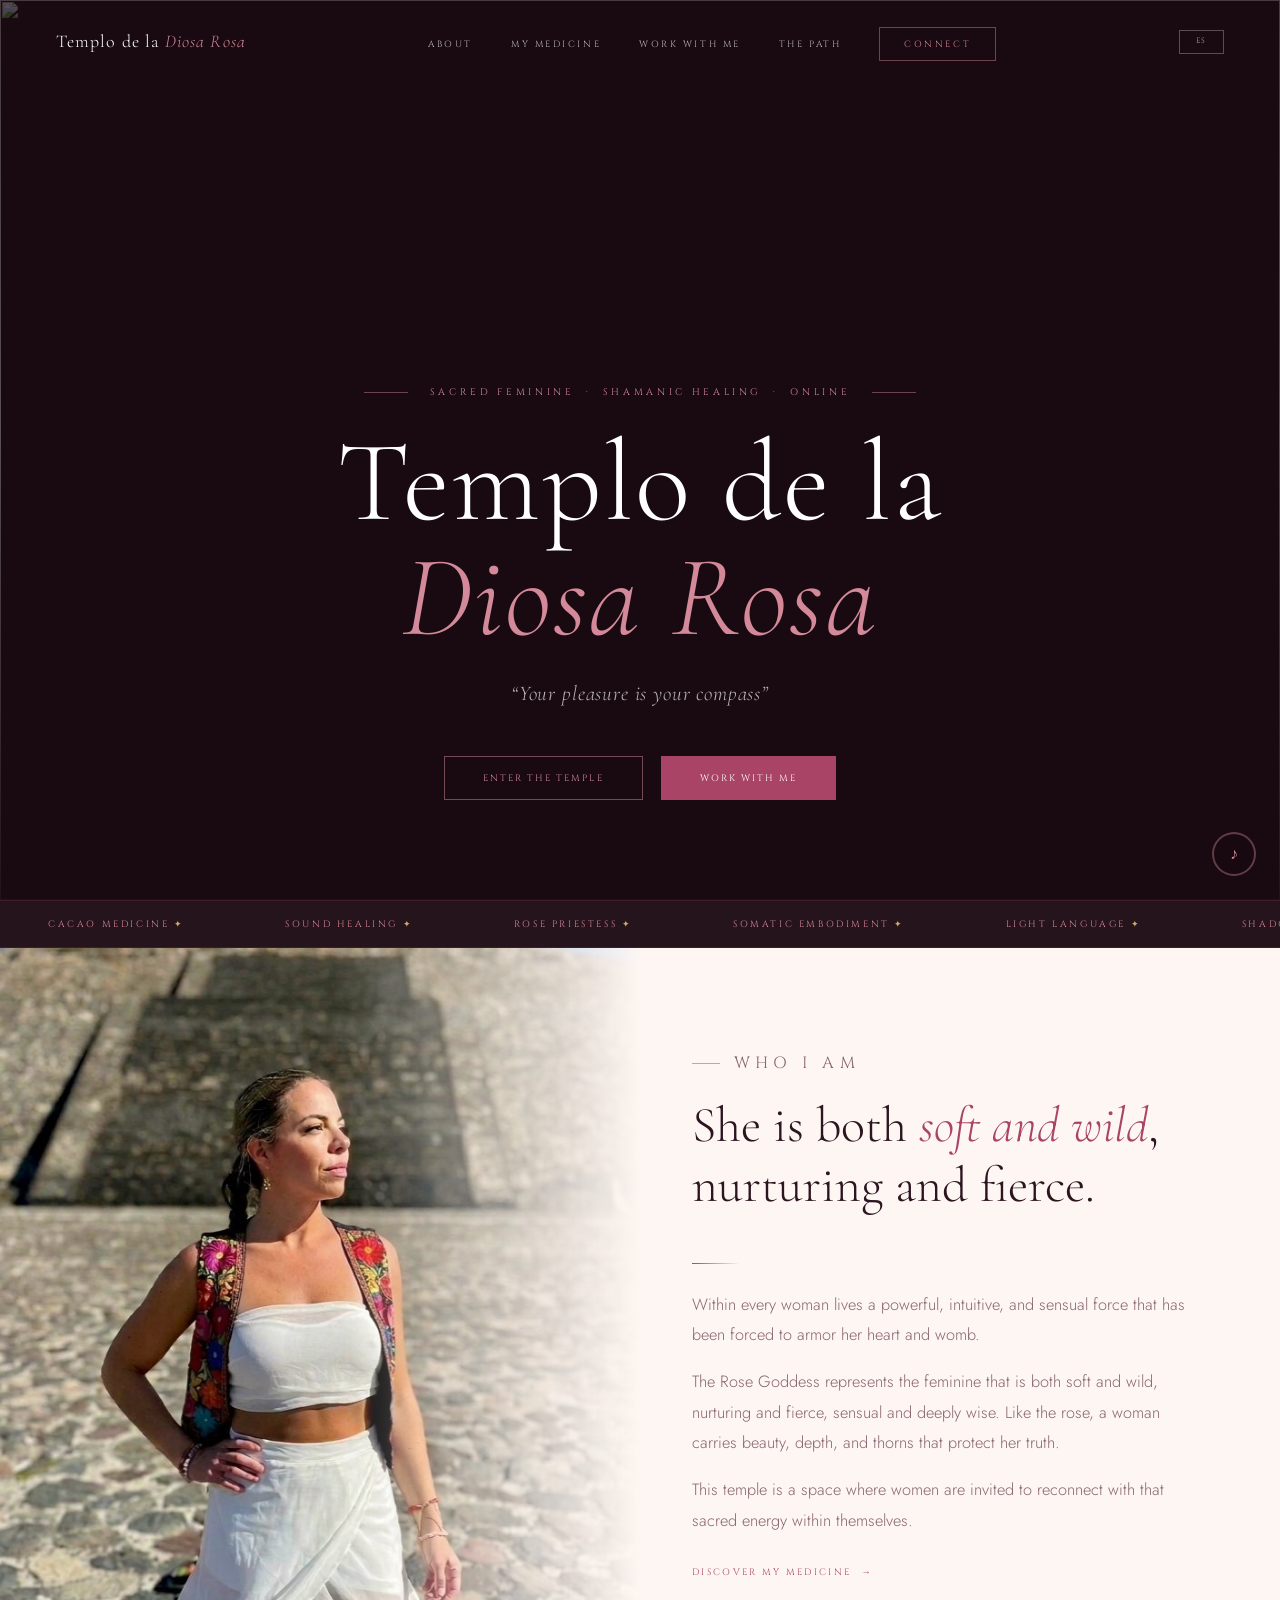
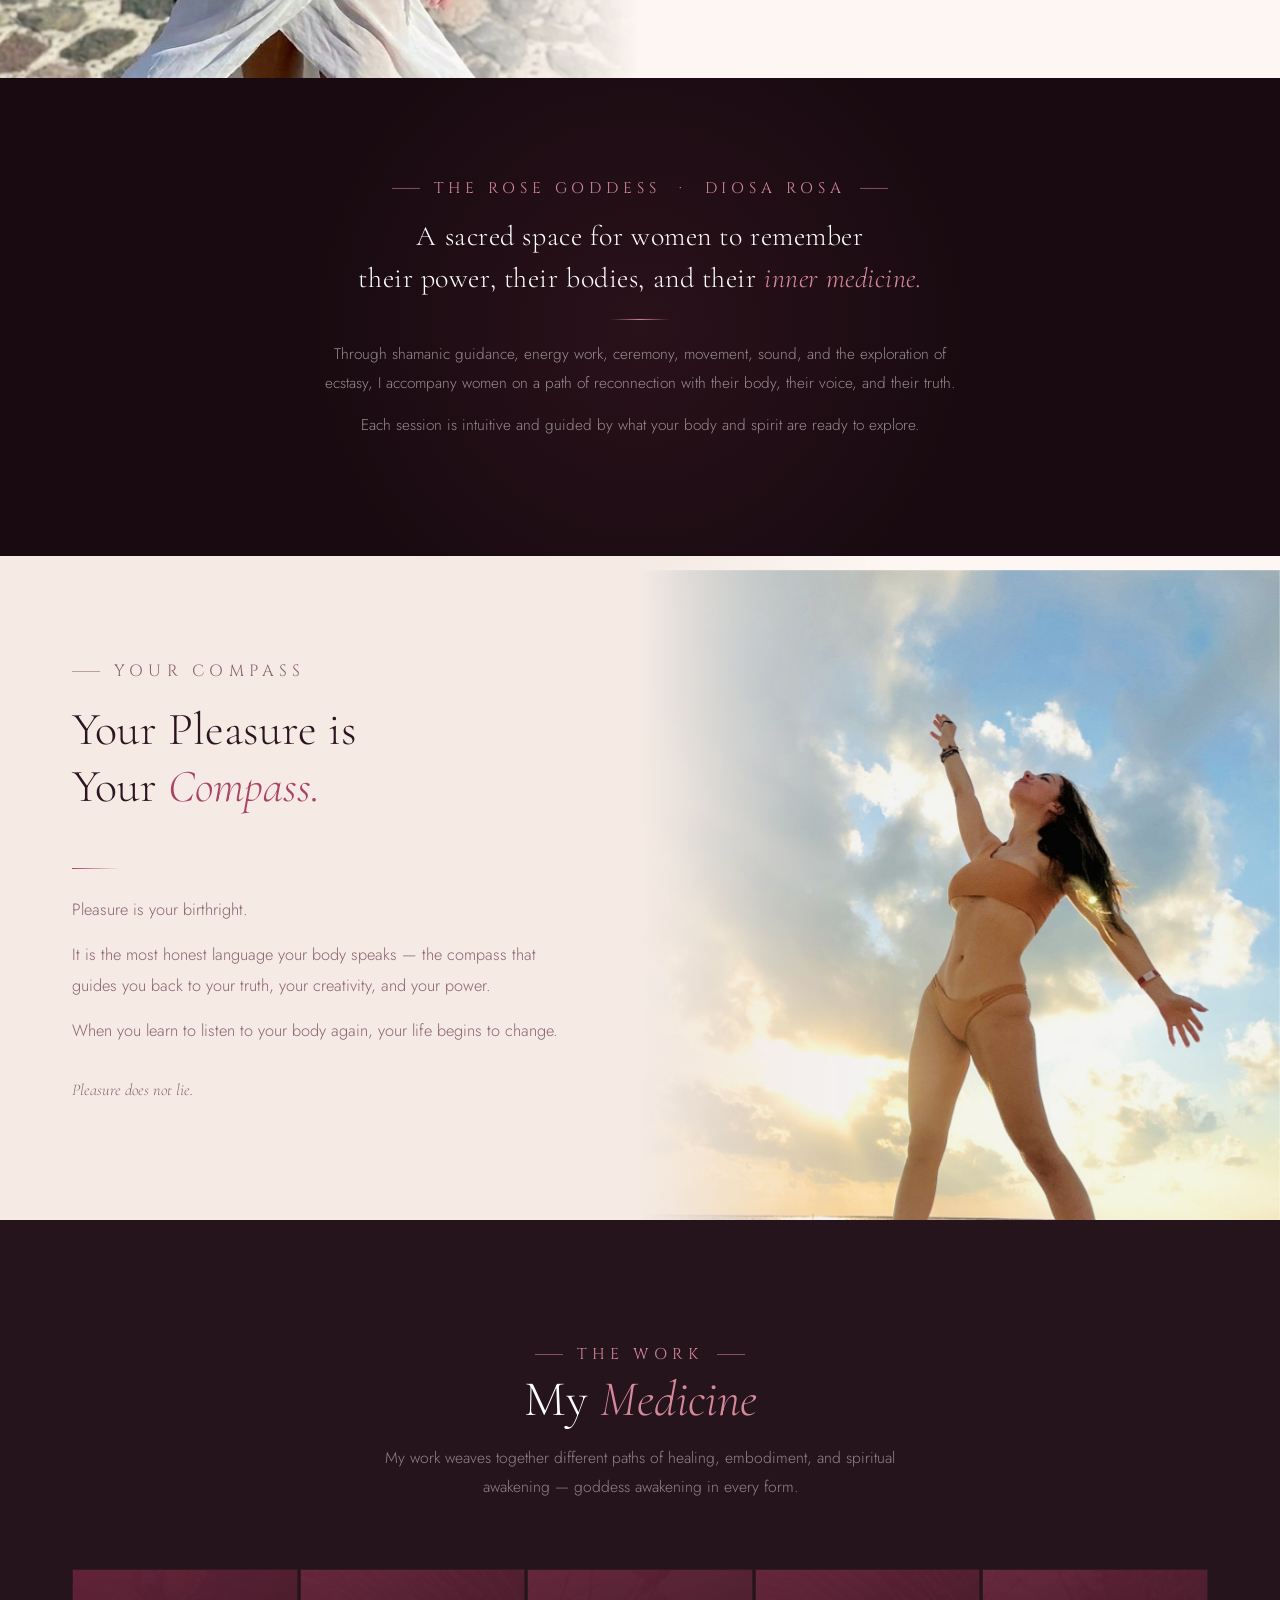
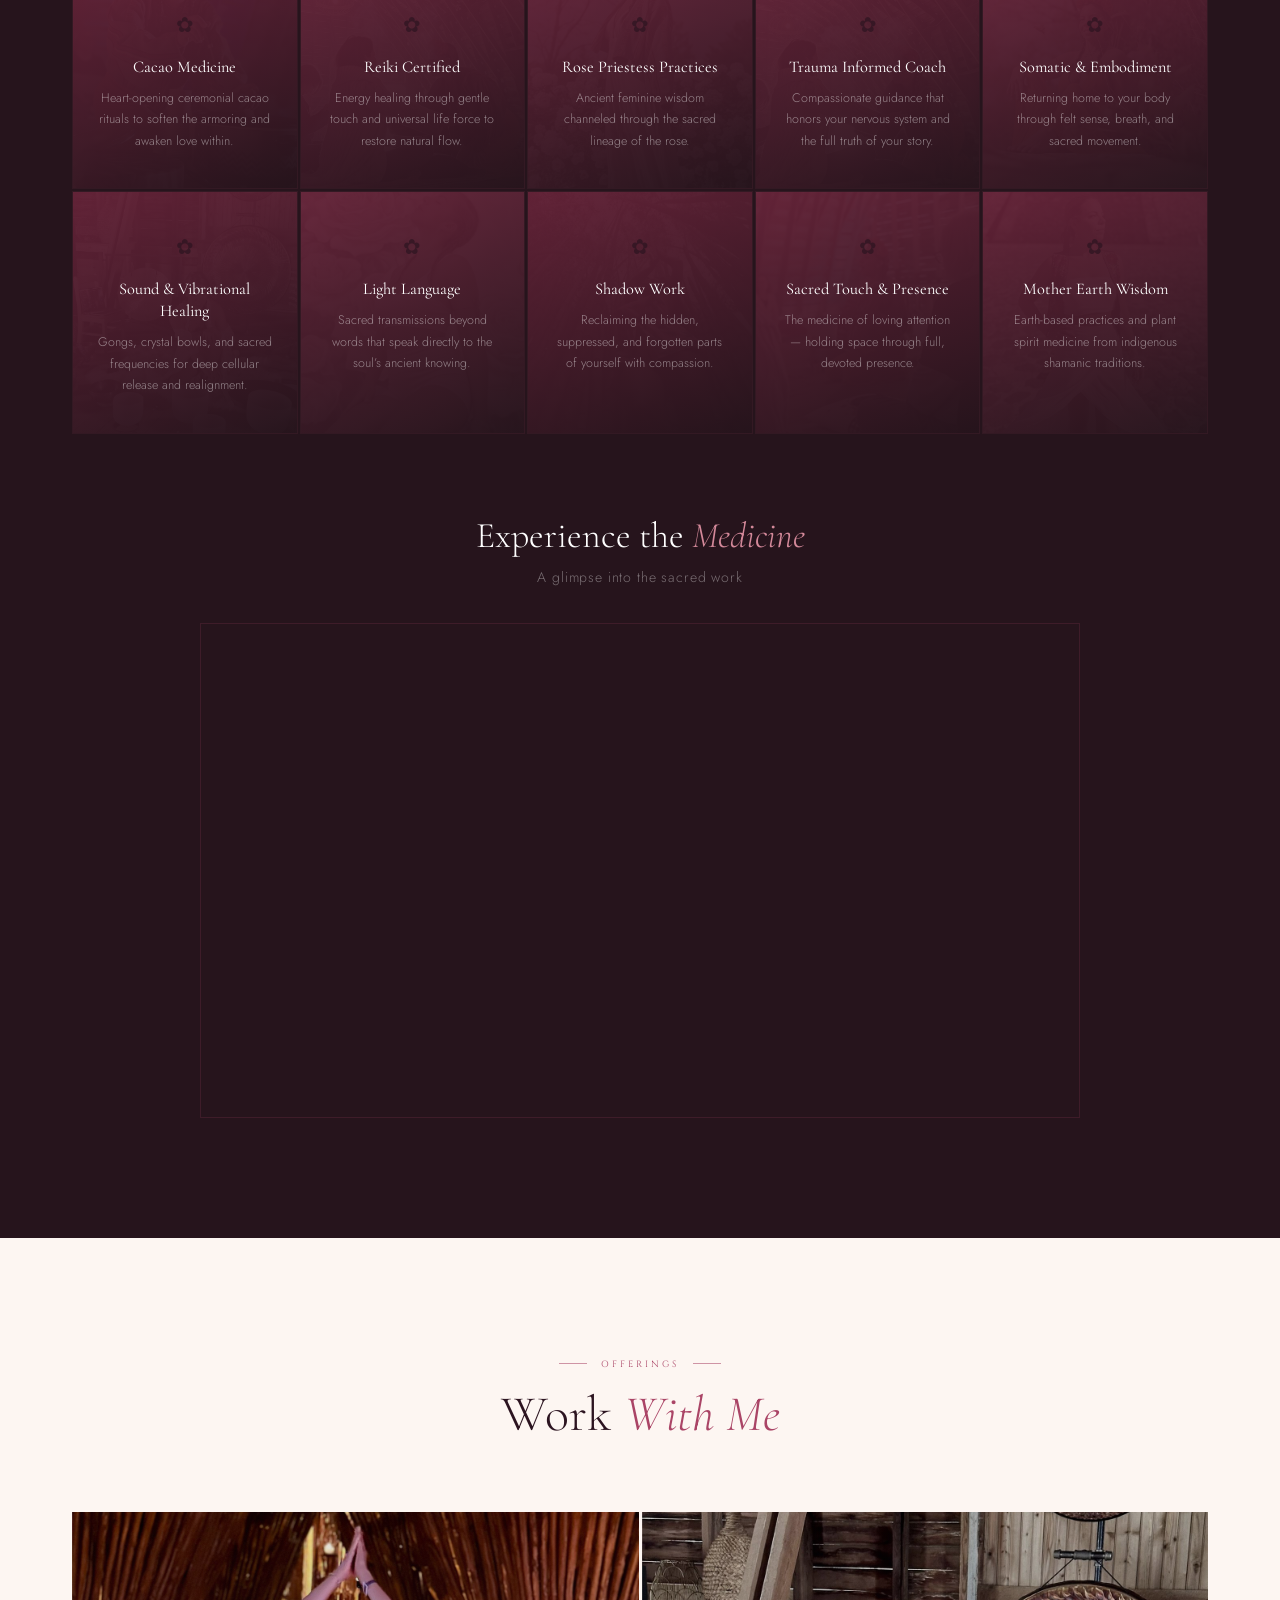
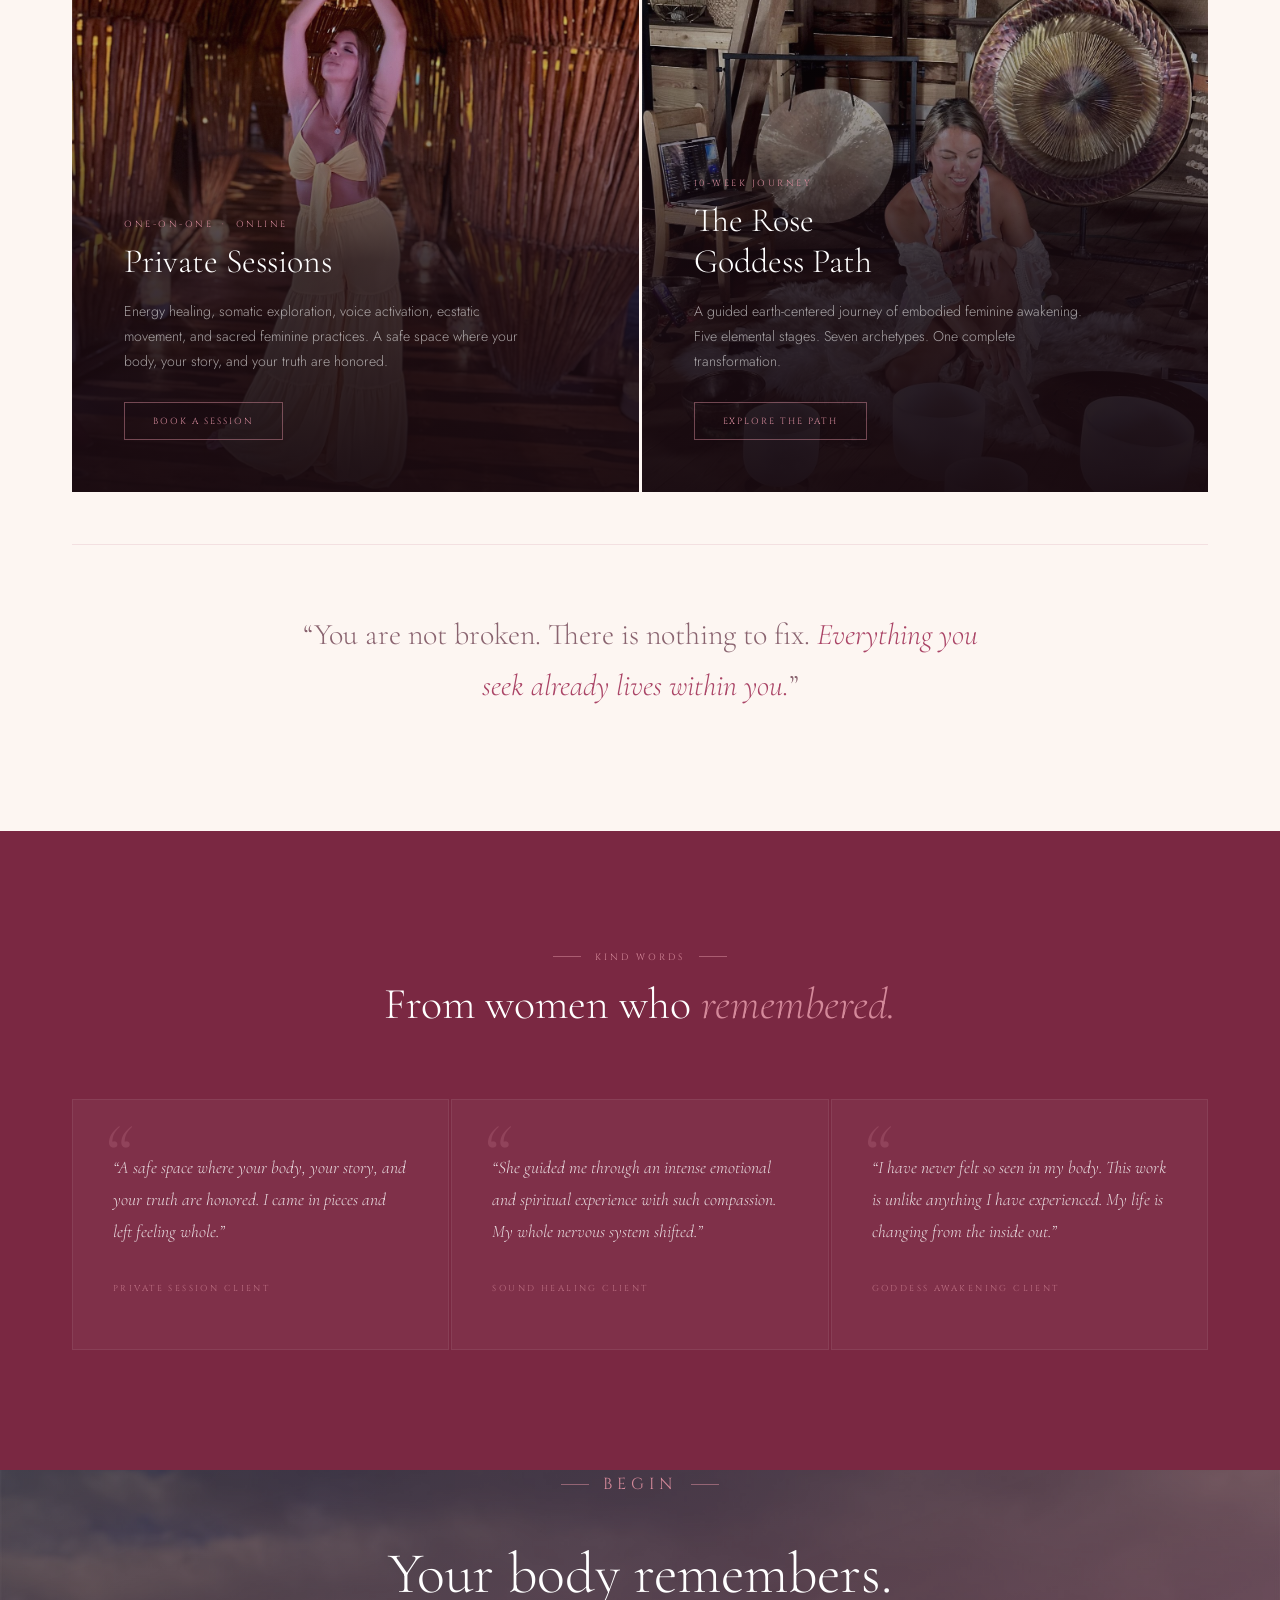
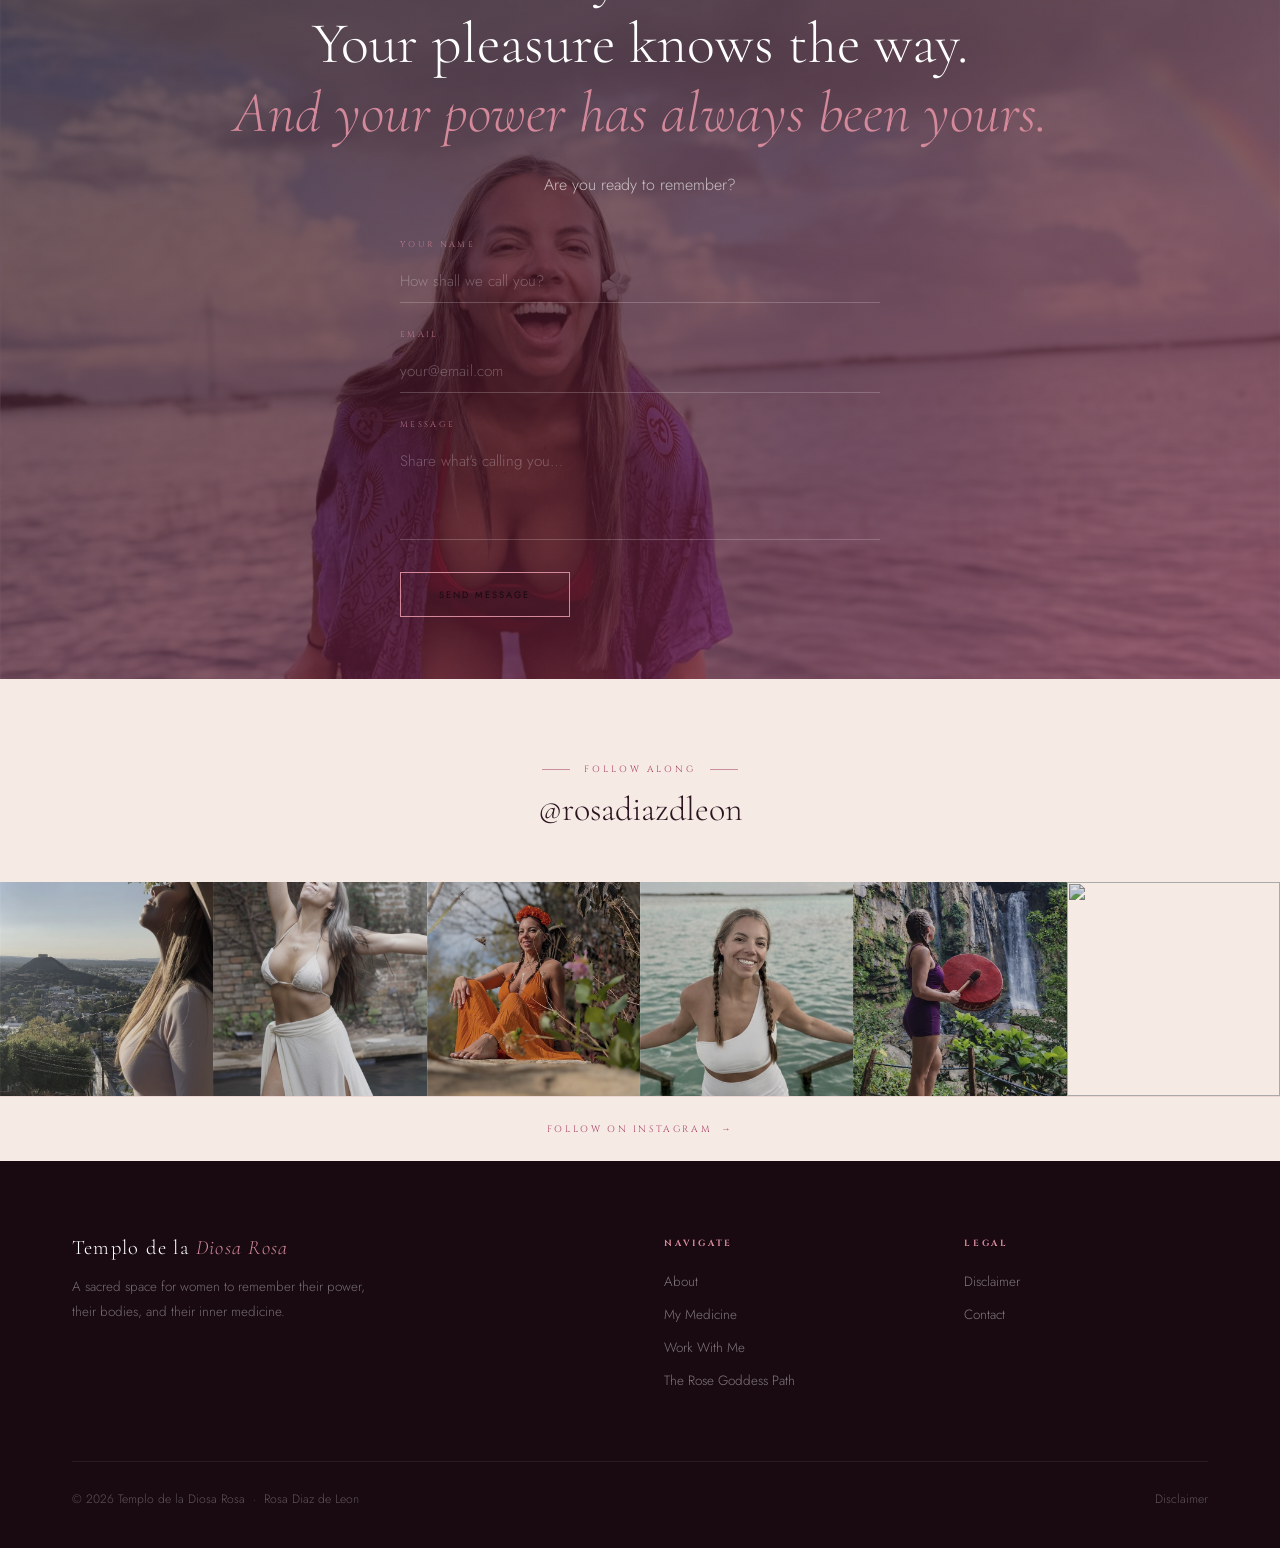
==== index.html @ 8d83e882 "Lightbox retriggers on language switch; update track label copy in both languages" ====
<!DOCTYPE html>
<html lang="en">
<head>
<meta charset="UTF-8">
<meta name="viewport" content="width=device-width, initial-scale=1.0">
<title>Templo de la Diosa Rosa — Sacred Feminine Healing</title>
<meta name="description" content="A sacred space for women to remember their power, their bodies, and their inner medicine. Shamanic healing with Rosa Diaz de Leon.">
<meta property="og:site_name" content="Templo de la Diosa Rosa">
<meta property="og:title" content="Templo de la Diosa Rosa — Sacred Feminine Healing">
<meta property="og:description" content="A sacred space for women to remember their power, their bodies, and their inner medicine. Shamanic healing with Rosa Diaz de Leon.">
<meta property="og:image" content="https://www.rosadiosa.com/rosa-social-share-image.jpg">
<meta property="og:url" content="https://www.rosadiosa.com">
<meta property="og:type" content="website">
<meta name="twitter:card" content="summary_large_image">
<meta name="twitter:image" content="https://www.rosadiosa.com/rosa-social-share-image.jpg">
<link rel="icon" type="image/png" href="favicon.png">
<link href="https://fonts.googleapis.com/css2?family=Cormorant+Garamond:ital,wght@0,300;0,400;1,300;1,400;1,500&family=Cinzel:wght@400;500&family=Jost:wght@200;300;400&display=swap" rel="stylesheet">
<style>
:root{
  --cream:#FDF6F2;--parch:#F5EAE4;--blush:#EDD0D6;
  --rose-pale:#D4899A;--rose:#AA4466;--rose-deep:#7A2842;
  --dark:#180A10;--bark:#26141C;--gold:#C9A96E;
  --text:#2C1420;--muted:#8A6470;--border:rgba(170,68,102,.12);
}
*,*::before,*::after{box-sizing:border-box;margin:0;padding:0;}
html{scroll-behavior:smooth;}
body{font-family:'Jost',sans-serif;font-weight:300;background:var(--cream);color:var(--text);overflow-x:hidden;}
img{display:block;max-width:100%;}
a{text-decoration:none;color:inherit;}
ul{list-style:none;}
h1,h2,h3{font-family:'Cormorant Garamond',serif;font-weight:300;}

/* REVEAL */
.rv  {opacity:0;transform:translateY(30px);transition:opacity .9s cubic-bezier(.16,1,.3,1),transform .9s cubic-bezier(.16,1,.3,1);}
.rv-l{opacity:0;transform:translateX(-30px);transition:opacity .9s cubic-bezier(.16,1,.3,1),transform .9s cubic-bezier(.16,1,.3,1);}
.rv-r{opacity:0;transform:translateX(30px);transition:opacity .9s cubic-bezier(.16,1,.3,1),transform .9s cubic-bezier(.16,1,.3,1);}
.rv.vis,.rv-l.vis,.rv-r.vis{opacity:1;transform:translate(0);}

/* NAV */
#nav{position:fixed;top:0;left:0;right:0;z-index:100;display:flex;align-items:center;justify-content:space-between;padding:30px 56px;transition:background .45s,padding .45s,box-shadow .45s;}
#nav.scrolled{background:rgba(24,10,16,.93);backdrop-filter:blur(14px);-webkit-backdrop-filter:blur(14px);padding:18px 56px;box-shadow:0 1px 0 rgba(170,68,102,.18);}
.nav-logo{font-family:'Cormorant Garamond',serif;font-size:1.12rem;font-weight:300;color:#fff;letter-spacing:.06em;line-height:1.1;}
.nav-logo em{font-style:italic;color:var(--rose-pale);}
.nav-links{display:flex;gap:38px;align-items:center;}
.nav-links a{font-family:'Cinzel',serif;font-size:.57rem;letter-spacing:.28em;text-transform:uppercase;color:rgba(255,255,255,.7);transition:color .3s;}
.nav-links a:hover{color:var(--rose-pale);}
.nav-cta{color:var(--rose-pale) !important;border:1px solid rgba(212,137,154,.45);padding:10px 24px;transition:all .35s;}
.nav-cta:hover{background:var(--rose-pale);color:var(--dark) !important;}
.burger{display:none;flex-direction:column;gap:5px;cursor:pointer;padding:4px;z-index:102;}
.burger span{display:block;width:26px;height:1px;background:#fff;transition:all .3s;}
.burger.open span:nth-child(1){transform:translateY(6px) rotate(45deg);}
.burger.open span:nth-child(2){opacity:0;}
.burger.open span:nth-child(3){transform:translateY(-6px) rotate(-45deg);}

/* HERO */
.hero{position:relative;height:100vh;min-height:660px;display:flex;align-items:flex-end;overflow:hidden;background:var(--dark);}
.hero-fallback{position:absolute;inset:0;width:100%;height:100%;object-fit:cover;opacity:.52;z-index:0;transition:opacity .6s;}
.hero-fallback.hidden{opacity:0;pointer-events:none;}
.hero-vid{position:absolute;inset:0;width:100%;height:100%;object-fit:cover;opacity:.52;z-index:1;}
.hero-overlay{position:absolute;inset:0;background:linear-gradient(to top,rgba(24,10,16,.9) 0%,rgba(24,10,16,.25) 52%,rgba(24,10,16,.48) 100%);}
.hero-content{position:relative;z-index:2;width:100%;padding:0 72px 100px;text-align:center;}
.hero-eyebrow{font-family:'Cinzel',serif;font-size:.6rem;letter-spacing:.38em;text-transform:uppercase;color:var(--rose-pale);opacity:.82;margin-bottom:26px;display:flex;align-items:center;justify-content:center;gap:22px;}
.hero-line{width:44px;height:1px;background:var(--rose-pale);opacity:.45;}
.hero h1{font-family:'Cormorant Garamond',serif;font-weight:300;font-size:clamp(58px,9vw,118px);line-height:1.0;color:#fff;letter-spacing:.02em;margin-bottom:26px;}
.hero h1 em{display:block;font-style:italic;color:var(--rose-pale);}
.hero-sub{font-family:'Cormorant Garamond',serif;font-style:italic;font-size:clamp(15px,2.2vw,21px);color:rgba(255,255,255,.7);margin-bottom:50px;letter-spacing:.04em;}
.hero-btns{display:flex;gap:18px;justify-content:center;flex-wrap:wrap;}
.btn-ghost{font-family:'Cinzel',serif;font-size:.58rem;letter-spacing:.22em;text-transform:uppercase;padding:15px 38px;border:1px solid rgba(212,137,154,.5);color:var(--rose-pale);transition:all .35s;display:inline-block;}
.btn-ghost:hover{background:var(--rose-pale);color:var(--dark);}
/* CTA reach-out button — filled by default, ghost on hover */
.cta .btn-ghost{background:var(--rose-pale);color:var(--dark);border-color:var(--rose-pale);}
.cta .btn-ghost:hover{background:transparent;color:var(--rose-pale);border-color:rgba(212,137,154,.5);}
.btn-fill{font-family:'Cinzel',serif;font-size:.58rem;letter-spacing:.22em;text-transform:uppercase;padding:15px 38px;background:var(--rose);color:#fff;border:1px solid var(--rose);transition:all .35s;display:inline-block;}
.btn-fill:hover{background:var(--rose-deep);border-color:var(--rose-deep);}
.hero-content > *{opacity:0;animation:hUp .9s cubic-bezier(.16,1,.3,1) forwards;}
.hero-eyebrow{animation-delay:.3s;}.hero h1{animation-delay:.52s;}.hero-sub{animation-delay:.72s;}.hero-btns{animation-delay:.9s;}
@keyframes hUp{from{opacity:0;transform:translateY(26px);}to{opacity:1;transform:none;}}

/* TICKER */
.ticker{background:var(--bark);overflow:hidden;padding:17px 0;border-top:1px solid rgba(170,68,102,.18);border-bottom:1px solid rgba(170,68,102,.18);}
.ticker-track{display:flex;white-space:nowrap;animation:tick 30s linear infinite;}
.ticker-track:hover{animation-play-state:paused;}
.t-item{font-family:'Cinzel',serif;font-size:.58rem;letter-spacing:.28em;text-transform:uppercase;color:var(--rose-pale);padding:0 48px;}
.t-sep{color:var(--gold);}
@keyframes tick{0%{transform:translateX(0);}100%{transform:translateX(-50%);}}

/* UTILITIES */
.eyebrow{font-family:'Cinzel',serif;font-size:.57rem;letter-spacing:.32em;text-transform:uppercase;color:var(--rose);margin-bottom:14px;display:flex;align-items:center;gap:14px;}
.eyebrow::before{content:'';width:28px;height:1px;background:currentColor;opacity:.55;flex-shrink:0;}
.eyebrow-c{justify-content:center;}
.eyebrow-c::after{content:'';width:28px;height:1px;background:currentColor;opacity:.55;flex-shrink:0;}
.divider{width:48px;height:1px;background:linear-gradient(to right,var(--rose),transparent);margin:26px 0;}

/* QUOTE — inside work section, below tiles */
.work-quote{text-align:center;padding:64px 10% 0;border-top:1px solid var(--border);margin-top:52px;}
.work-quote blockquote{font-family:'Cormorant Garamond',serif;font-size:clamp(20px,2.6vw,30px);font-weight:300;line-height:1.7;color:var(--muted);max-width:680px;margin:0 auto;}
.work-quote blockquote em{font-style:italic;color:var(--rose);}

/* ABOUT */
.about{padding:0;display:grid;grid-template-columns:1fr 1fr;align-items:stretch;background:var(--cream);overflow:hidden;}
.about-frame{position:relative;overflow:hidden;min-height:700px;border-radius:0;box-shadow:none;background:var(--dark);}
.about-frame img{position:absolute;left:0;right:0;top:-18%;width:100%;height:136%;object-fit:cover;object-position:center 35%;display:block;will-change:transform;}
/* soft right bleed — image dissolves into cream bg */
.about-frame::after{content:'';position:absolute;inset:0;background:linear-gradient(to right,transparent 52%,var(--cream) 100%);pointer-events:none;z-index:1;}
.about-text{padding:100px 72px 100px 52px;display:flex;flex-direction:column;justify-content:center;}
.about-text h2{font-size:clamp(30px,4vw,50px);line-height:1.2;margin-bottom:22px;}
.about-text h2 em{font-style:italic;color:var(--rose);}
.about-text p{font-size:1.02rem;line-height:1.88;color:var(--muted);margin-bottom:16px;}
.link-rose{font-family:'Cinzel',serif;font-size:.58rem;letter-spacing:.25em;text-transform:uppercase;color:var(--rose);display:inline-flex;align-items:center;gap:10px;margin-top:14px;transition:gap .3s;}
.link-rose::after{content:' →';}
.link-rose:hover{gap:18px;}

/* DIOSA FEATURE — accent band with parallax content layer */
.diosa{background:var(--dark);color:#fff;padding:100px 10%;text-align:center;position:relative;overflow:hidden;}
.diosa::before{content:'';position:absolute;top:-100px;left:50%;transform:translateX(-50%);width:700px;height:700px;border-radius:50%;background:radial-gradient(circle,rgba(170,68,102,.12),transparent 70%);pointer-events:none;}
.diosa-inner{will-change:transform;}
.diosa h2{font-size:clamp(18px,2.4vw,28px);line-height:1.5;max-width:820px;margin:0 auto 20px;font-weight:300;letter-spacing:.02em;}
.diosa h2 em{font-style:italic;color:var(--rose-pale);}
.diosa p{font-size:.96rem;line-height:1.9;color:rgba(255,255,255,.52);max-width:660px;margin:0 auto 12px;}
.diosa .divider{margin:20px auto;width:60px;background:linear-gradient(to right,transparent,var(--rose-pale),transparent);}

/* PLEASURE */
.pleasure{display:grid;grid-template-columns:1fr 1fr;}
.pleasure-text{background:var(--parch);padding:100px 72px;display:flex;flex-direction:column;justify-content:center;}
.pleasure-text h2{font-size:clamp(26px,3.8vw,46px);line-height:1.25;margin-bottom:26px;}
.pleasure-text h2 em{font-style:italic;color:var(--rose);}
.pleasure-text p{font-size:1.02rem;line-height:1.9;color:var(--muted);margin-bottom:14px;}
.pleasure-tag{font-family:'Cormorant Garamond',serif;font-style:italic;font-size:1.35rem;color:var(--rose);margin-top:14px;}
.pleasure-img{position:relative;overflow:hidden;min-height:580px;}
.pleasure-img img{position:absolute;inset:0;width:100%;height:112%;object-fit:cover;object-position:center top;will-change:transform;}
.pleasure-mask{position:absolute;inset:0;background:linear-gradient(to left,transparent 60%,var(--parch) 100%);pointer-events:none;z-index:1;}

/* MEDICINE */
.medicine{background:var(--bark);padding:120px 72px;}
.med-video{margin-top:80px;text-align:center;}
.med-video-title{font-family:'Cormorant Garamond',serif;font-size:clamp(22px,3vw,36px);font-weight:300;color:#fff;margin-bottom:10px;}
.med-video-title em{font-style:italic;color:var(--rose-pale);}
.med-video-sub{font-size:.88rem;color:rgba(255,255,255,.38);letter-spacing:.06em;margin-bottom:36px;}
.med-video-wrap{position:relative;width:100%;max-width:880px;margin:0 auto;aspect-ratio:16/9;border:1px solid rgba(170,68,102,.18);overflow:hidden;}
.med-video-wrap iframe{position:absolute;inset:0;width:100%;height:100%;border:none;}
.medicine-hd{text-align:center;margin-bottom:68px;}
.medicine-hd h2{color:#fff;font-size:clamp(26px,4vw,50px);margin-bottom:14px;}
.medicine-hd h2 em{font-style:italic;color:var(--rose-pale);}
.medicine-hd p{color:rgba(255,255,255,.48);font-size:.98rem;line-height:1.85;max-width:520px;margin:0 auto;}
.med-grid{display:grid;grid-template-columns:repeat(5,1fr);gap:2px;}
.med-card{
  border:1px solid rgba(170,68,102,.1);padding:40px 24px 36px;text-align:center;
  position:relative;overflow:hidden;
  transition:border-color .35s,transform .35s cubic-bezier(.16,1,.3,1),box-shadow .35s;
}
/* faint illustrative bg image per card, rose-tinted overlay on top */
.med-card::before{
  content:'';position:absolute;inset:0;
  background-size:cover;background-position:center;
  opacity:.18;transition:opacity .35s;
  filter:saturate(.4) brightness(.7);
}
.med-card::after{
  content:'';position:absolute;inset:0;
  background:linear-gradient(160deg,rgba(122,40,66,.72),rgba(38,20,28,.88));
  z-index:0;
}
.med-card > *{position:relative;z-index:1;}
.med-card:hover{
  border-color:rgba(170,68,102,.32);
  transform:scale(1.035);
  box-shadow:0 20px 48px rgba(122,40,66,.35);
  z-index:2;
}
.med-card:hover::before{opacity:.32;}
/* individual bg images per card */
.med-card:nth-child(1)::before{background-image:url('images/rosa-cacao.jpg');}
.med-card:nth-child(2)::before{background-image:url('images/rosa-ceremony-healing.jpg');}
.med-card:nth-child(3)::before{background-image:url('images/rosa-rose-garden.jpg');}
.med-card:nth-child(4)::before{background-image:url('images/rosa-ceremony-wide.jpg');}
.med-card:nth-child(5)::before{background-image:url('images/rosa-orange-seated.jpg');}
.med-card:nth-child(6)::before{background-image:url('images/rosa-soundbowls.jpg');}
.med-card:nth-child(7)::before{background-image:url('images/rosa-rose-painting.jpg');}
.med-card:nth-child(8)::before{background-image:url('images/rosa-bamboo.jpg');}
.med-card:nth-child(9)::before{background-image:url('images/rosa-ceremony-gong.jpg');}
.med-card:nth-child(10)::before{background-image:url('images/rosa-pyramid.jpg');}
.med-icon{font-size:1.3rem;margin-bottom:16px;opacity:.7;}
.med-card h3{font-family:'Cormorant Garamond',serif;font-size:1.02rem;font-weight:400;color:#fff;margin-bottom:10px;line-height:1.35;}
.med-card p{font-size:.78rem;line-height:1.72;color:rgba(255,255,255,.45);}

/* WORK */
.work{padding:120px 72px;background:var(--cream);}
.work-hd{text-align:center;margin-bottom:68px;}
.work-hd h2{font-size:clamp(26px,4vw,50px);margin-bottom:10px;}
.work-hd h2 em{font-style:italic;color:var(--rose);}
.work-grid{display:grid;grid-template-columns:1fr 1fr;gap:3px;}
.work-card{position:relative;overflow:hidden;min-height:580px;display:flex;align-items:flex-end;}
.work-card img{position:absolute;inset:0;width:100%;height:100%;object-fit:cover;transition:transform 8s ease;}
.work-card:hover img{transform:scale(1.04);}
.work-overlay{position:absolute;inset:0;background:linear-gradient(to top,rgba(24,10,16,.97) 0%,rgba(24,10,16,.82) 40%,rgba(24,10,16,.3) 70%,rgba(24,10,16,.05) 100%);}
.work-body{position:relative;z-index:2;padding:52px;}
.cap-label{font-family:'Cinzel',serif;font-size:.56rem;letter-spacing:.28em;text-transform:uppercase;color:var(--rose-pale);margin-bottom:12px;display:block;}
.work-body h3{font-family:'Cormorant Garamond',serif;font-size:clamp(22px,2.8vw,34px);font-weight:300;color:#fff;margin-bottom:16px;line-height:1.2;}
.work-body p{font-size:.88rem;line-height:1.78;color:rgba(255,255,255,.6);margin-bottom:28px;max-width:400px;}
.btn-card{font-family:'Cinzel',serif;font-size:.56rem;letter-spacing:.22em;text-transform:uppercase;padding:12px 28px;border:1px solid rgba(212,137,154,.48);color:var(--rose-pale);display:inline-block;transition:all .35s;}
.btn-card:hover{background:var(--rose);border-color:var(--rose);color:#fff;}

/* TESTIMONIALS */
.testimonials{background:var(--rose-deep);padding:120px 72px;}
.testi-hd{text-align:center;margin-bottom:68px;}
.testi-hd h2{color:#fff;font-size:clamp(24px,3.5vw,44px);}
.testi-hd h2 em{font-style:italic;color:var(--rose-pale);}
.testi-grid{display:grid;grid-template-columns:repeat(3,1fr);gap:2px;}
.testi-card{background:rgba(255,255,255,.04);border:1px solid rgba(255,255,255,.07);padding:52px 40px;position:relative;}
.testi-mark{font-family:'Cormorant Garamond',serif;font-size:5.5rem;line-height:.7;color:var(--rose-pale);opacity:.22;position:absolute;top:24px;left:28px;font-style:italic;}
.testi-card blockquote{font-family:'Cormorant Garamond',serif;font-style:italic;font-size:1.1rem;line-height:1.82;color:rgba(255,255,255,.82);margin-bottom:26px;position:relative;z-index:1;}
.testi-card cite{font-family:'Cinzel',serif;font-size:.54rem;letter-spacing:.28em;text-transform:uppercase;color:var(--rose-pale);font-style:normal;opacity:.72;}

/* CTA — parallax section */
.cta{position:relative;min-height:720px;display:flex;align-items:center;justify-content:center;overflow:hidden;}
.cta-bg{position:absolute;left:0;right:0;top:-20%;width:100%;height:140%;object-fit:cover;will-change:transform;}
.cta-grad{position:absolute;inset:0;background:linear-gradient(160deg,rgba(24,10,16,.7),rgba(122,40,66,.72));}
.cta-body{position:relative;z-index:2;text-align:center;padding:0 10%;color:#fff;}
.cta-body h2{font-size:clamp(26px,5vw,58px);line-height:1.2;margin-bottom:22px;font-weight:300;}
.cta-body h2 em{font-style:italic;color:var(--rose-pale);}
.cta-body p{font-size:1rem;line-height:1.82;color:rgba(255,255,255,.65);max-width:520px;margin:0 auto 40px;}

/* IG FEED */
.ig-feed{background:var(--parch);padding-top:84px;}
.ig-hd{text-align:center;padding:0 72px 52px;}
.ig-hd h2{font-family:'Cormorant Garamond',serif;font-weight:300;font-size:clamp(20px,2.8vw,34px);margin-top:6px;}
.ig-grid{display:grid;grid-template-columns:repeat(6,1fr);}
.ig-item{position:relative;overflow:hidden;aspect-ratio:1;cursor:pointer;}
.ig-item img{width:100%;height:100%;object-fit:cover;display:block;filter:saturate(.72) brightness(.88);transition:filter .65s ease,transform .8s cubic-bezier(.16,1,.3,1);}
.ig-item:hover img{filter:saturate(1) brightness(.94);transform:scale(1.06);}
.ig-item::after{content:'';position:absolute;inset:0;background:rgba(122,40,66,0);transition:background .4s;pointer-events:none;}
.ig-item:hover::after{background:rgba(122,40,66,.12);}
.ig-handle{display:block;text-align:center;padding:26px;font-family:'Cinzel',serif;font-size:.58rem;letter-spacing:.28em;text-transform:uppercase;color:var(--rose);border-top:1px solid var(--border);transition:color .3s;}
.ig-handle:hover{color:var(--rose-deep);}

/* FOOTER */
footer{background:var(--dark);padding:76px 72px 40px;}
.footer-grid{display:grid;grid-template-columns:2.2fr 1fr 1fr;gap:56px;margin-bottom:60px;}
.footer-brand .nav-logo{font-size:1.28rem;color:#fff;display:block;margin-bottom:16px;}
.footer-brand p{font-size:.84rem;line-height:1.82;color:rgba(255,255,255,.4);max-width:300px;}
.footer-col h4{font-family:'Cinzel',serif;font-size:.56rem;letter-spacing:.3em;text-transform:uppercase;color:var(--rose-pale);margin-bottom:20px;}
.footer-col li{margin-bottom:10px;}
.footer-col a{font-size:.84rem;color:rgba(255,255,255,.45);transition:color .3s;}
.footer-col a:hover{color:var(--rose-pale);}
.footer-bottom{border-top:1px solid rgba(255,255,255,.07);padding-top:28px;display:flex;justify-content:space-between;align-items:center;flex-wrap:wrap;gap:12px;}
.footer-bottom p,.footer-bottom a{font-size:.76rem;color:rgba(255,255,255,.3);}
.footer-bottom a:hover{color:var(--rose-pale);}

/* RESPONSIVE */
@media(max-width:960px){
  #nav{padding:22px 24px;}#nav.scrolled{padding:16px 24px;}
  .nav-links{display:none;flex-direction:column;position:fixed;inset:0;background:rgba(24,10,16,.97);justify-content:center;align-items:center;gap:30px;z-index:100;}
  .nav-links.open{display:flex;}.nav-links a{font-size:.72rem;}
  .burger{display:flex;order:3;}
  #langToggle{order:2;}
  .hero-eyebrow{letter-spacing:.16em;gap:10px;}
  .hero-line{display:none;}
  .hero-eyebrow span{text-align:center;}
  .med-grid{grid-template-columns:repeat(2,1fr);}
  .work-grid{grid-template-columns:1fr;}
  .about{grid-template-columns:1fr;padding:88px 28px;gap:52px;}
  .pleasure{grid-template-columns:1fr;}
  .pleasure-text{padding:80px 28px;}
  .pleasure-img{min-height:64vw;margin-top:-16vw;}
  .pleasure-img img{top:0;height:100%;object-position:center top;transform:none!important;}
  .pleasure-mask{background:linear-gradient(to bottom,transparent 60%,var(--parch) 100%);}
  .about-frame::after{background:linear-gradient(to bottom,transparent 76%,var(--cream) 100%);}
  .testi-grid{grid-template-columns:1fr;}
  .medicine,.work,.testimonials{padding:88px 28px;}
  .ig-grid{grid-template-columns:repeat(3,1fr);}
  .ig-hd{padding:0 28px 44px;}
  .footer-grid{grid-template-columns:1fr;gap:36px;}
  footer{padding:56px 28px 32px;}
  .hero{align-items:center;}
  .hero-content{padding:0 28px;}
  .diosa{padding:88px 24px;}
}
@media(max-width:600px){
  .hero h1{font-size:clamp(42px,12vw,68px);}
  .about{padding:72px 20px;}
  .med-grid{grid-template-columns:1fr 1fr;}
  .ig-grid{grid-template-columns:repeat(2,1fr);}
  .work-body{padding:32px 24px;}
  .cta-body{padding:0 24px;}
  .quote-band{padding:72px 24px;}
  .footer-bottom{flex-direction:column;align-items:flex-start;}
}
/* ── CONTACT FORM ── */
.contact-form{max-width:480px;margin:32px auto 0;text-align:left;}
.form-field{margin-bottom:26px;}
.form-field label{display:block;font-family:'Cinzel',serif;font-size:.52rem;letter-spacing:.28em;text-transform:uppercase;color:rgba(212,137,154,.75);margin-bottom:10px;}
.form-field input,.form-field textarea{width:100%;background:transparent;border:none;border-bottom:1px solid rgba(255,255,255,.2);color:#fff;font-family:'Jost',sans-serif;font-weight:300;font-size:.95rem;padding:10px 0;outline:none;transition:border-color .3s;-webkit-appearance:none;}
.form-field input::placeholder,.form-field textarea::placeholder{color:rgba(255,255,255,.28);}
.form-field input:focus,.form-field textarea:focus{border-bottom-color:var(--rose-pale);}
.form-field textarea{resize:none;height:100px;}
.form-status{font-size:.8rem;letter-spacing:.06em;margin-top:18px;text-align:center;min-height:1.4em;}
.form-status.ok{color:var(--rose-pale);}
.form-status.err{color:#e8a0a0;}
/* ── LANG TOGGLE ── */
#langToggle{background:none;border:1px solid rgba(255,255,255,.28);color:rgba(255,255,255,.65);font-family:'Cinzel',serif;font-size:.48rem;letter-spacing:.22em;padding:7px 16px;cursor:pointer;transition:all .3s;flex-shrink:0;-webkit-appearance:none;appearance:none;line-height:1;}
nav.sc #langToggle,nav.scrolled #langToggle{border-color:rgba(170,68,102,.3);color:var(--muted);}
#langToggle:hover{border-color:var(--rose-pale);color:var(--rose-pale);}

/* ── AUDIO TOGGLE ── */
#audio-toggle{position:fixed;bottom:1.5rem;right:1.5rem;z-index:9999;width:44px;height:44px;border-radius:50%;border:2px solid rgba(212,137,154,.4);background:rgba(24,10,16,.85);backdrop-filter:blur(8px);-webkit-backdrop-filter:blur(8px);cursor:pointer;display:flex;align-items:center;justify-content:center;font-size:1rem;color:var(--rose-pale);transition:border-color .2s,background .2s;-webkit-appearance:none;appearance:none;}
#audio-toggle:hover{border-color:var(--rose-pale);background:rgba(24,10,16,.95);}
#audio-toggle.invite{animation:audioInvite 3.2s ease-in-out infinite;}
#audio-toggle.playing{border-color:rgba(212,137,154,.8);animation:audioPulse 2.4s ease-in-out infinite;}
@keyframes audioInvite{0%,100%{box-shadow:0 0 0 0 rgba(212,137,154,.28);}50%{box-shadow:0 0 12px 4px rgba(212,137,154,.38);}}
@keyframes audioPulse{0%,100%{box-shadow:0 0 0 0 rgba(212,137,154,0);}50%{box-shadow:0 0 0 6px rgba(212,137,154,.15);}}
#audio-toggle-label{position:fixed;bottom:1.5rem;right:4.5rem;z-index:9999;background:rgba(24,10,16,.9);color:var(--cream);font-family:'Cinzel',serif;font-size:.48rem;letter-spacing:.15em;text-transform:uppercase;padding:.4rem .75rem;pointer-events:none;opacity:0;transition:opacity .6s ease;white-space:nowrap;}
#audio-toggle-label.show{opacity:1;}

/* ── PORTAL WELCOME LIGHTBOX ── */
#portal-welcome{position:fixed;inset:0;z-index:10050;display:flex;align-items:center;justify-content:center;padding:1.5rem;background:rgba(10,4,7,.28);opacity:0;pointer-events:none;transition:opacity .6s ease;}
#portal-welcome.show{opacity:1;pointer-events:auto;}
.portal-card{position:relative;width:100%;max-width:680px;background:rgba(38,20,28,.55);border:1px solid rgba(212,137,154,.2);border-radius:28px;backdrop-filter:blur(24px) saturate(150%);-webkit-backdrop-filter:blur(24px) saturate(150%);box-shadow:0 30px 80px rgba(0,0,0,.5);padding:clamp(1.9rem,4.2vw,2.7rem) clamp(2rem,5vw,3rem);text-align:center;transform:translateY(18px) scale(.98);opacity:0;transition:transform .6s cubic-bezier(.16,1,.3,1),opacity .6s ease;}
#portal-welcome.show .portal-card{transform:translateY(0) scale(1);opacity:1;}
.portal-close{position:absolute;top:1rem;right:1rem;width:32px;height:32px;border-radius:50%;border:1px solid rgba(212,137,154,.2);background:transparent;color:rgba(255,255,255,.5);font-size:1rem;line-height:1;cursor:pointer;display:flex;align-items:center;justify-content:center;transition:border-color .25s,color .25s;}
.portal-avatar{position:absolute;top:1rem;left:1rem;width:56px;height:56px;border-radius:50%;object-fit:cover;border:2px solid rgba(212,137,154,.55);box-shadow:0 6px 20px rgba(0,0,0,.35);}
.portal-close:hover{border-color:var(--rose-pale);color:var(--rose-pale);}
.portal-eyebrow{font-family:'Cinzel',serif;font-size:.76rem;letter-spacing:.3em;text-transform:uppercase;color:var(--rose-pale);}
.portal-headline{font-family:'Cormorant Garamond',serif;font-weight:300;font-size:clamp(1.5rem,3.4vw,2rem);line-height:1.22;color:#fff;margin:.8rem 0 .9rem;}
.portal-headline em{font-style:italic;color:var(--rose-pale);}
.portal-body{font-family:'Jost',sans-serif;font-weight:300;font-size:.9rem;line-height:1.68;color:rgba(255,255,255,.65);margin-bottom:.9rem;}
.portal-track-label{font-family:'Cormorant Garamond',serif;font-style:italic;font-size:.88rem;letter-spacing:.02em;line-height:1.5;color:var(--rose-pale);margin-bottom:.9rem;}
.portal-track{display:flex;align-items:center;gap:.9rem;width:100%;background:rgba(212,137,154,.06);border:1px solid rgba(212,137,154,.2);border-radius:14px;padding:.75rem 1.1rem;cursor:pointer;font-family:'Jost',sans-serif;color:#fff;transition:border-color .25s,background .25s;margin-bottom:.6rem;}
.portal-track:hover{border-color:var(--rose-pale);background:rgba(212,137,154,.12);}
.portal-track-icon{flex-shrink:0;width:28px;height:28px;border-radius:50%;border:1px solid rgba(212,137,154,.4);display:flex;align-items:center;justify-content:center;color:var(--rose-pale);font-size:.8rem;}
.portal-track.playing .portal-track-icon{animation:audioPulse 2.4s ease-in-out infinite;border-color:rgba(212,137,154,.8);}
.portal-track-info{text-align:left;}
.portal-track-title{font-size:.88rem;}
.portal-track-artist{font-size:.7rem;color:rgba(255,255,255,.5);}
.portal-enter{font-family:'Cinzel',serif;font-size:.65rem;letter-spacing:.22em;text-transform:uppercase;background:var(--rose-pale);color:var(--dark);border:1px solid var(--rose-pale);border-radius:999px;padding:.85rem 2.2rem;cursor:pointer;transition:background .3s,color .3s,letter-spacing .3s;margin-top:.7rem;}
.portal-enter:hover{background:transparent;color:var(--rose-pale);letter-spacing:.28em;}
.portal-skip{display:block;margin:1.1rem auto 0;font-family:'Jost',sans-serif;font-size:.76rem;color:rgba(255,255,255,.5);background:none;border:none;cursor:pointer;text-decoration:underline;text-underline-offset:3px;}
.portal-skip:hover{color:var(--rose-pale);}
</style>
</head>
<body>

<nav id="nav">
  <a href="index.html" class="nav-logo">Templo de la <em>Diosa Rosa</em></a>
  <div class="burger" id="burger" role="button" tabindex="0" aria-label="Toggle menu">
    <span></span><span></span><span></span>
  </div>
  <ul class="nav-links" id="nav-menu">
    <li><a href="#about" data-i18n="nav.about">About</a></li>
    <li><a href="#medicine" data-i18n="nav.medicine">My Medicine</a></li>
    <li><a href="#work" data-i18n="nav.work">Work With Me</a></li>
    <li><a href="program.html" data-i18n="nav.path">The Path</a></li>
    <li><a href="#contact" class="nav-cta" data-i18n="nav.connect">Connect</a></li>
  </ul>
  <button id="langToggle" aria-label="Switch language">ES</button>
</nav>

<section class="hero">
  <img class="hero-fallback" src="https://images.unsplash.com/photo-1547996807-75e34d9e1e53?q=80&w=1074&auto=format&fit=crop&ixlib=rb-4.1.0&ixid=M3wxMjA3fDB8MHxwaG90by1wYWdlfHx8fGVufDB8fHx8fA%3D%3D" alt="">
  <video class="hero-vid" autoplay muted loop playsinline>
    <source src="Hero.mp4" type="video/mp4">
  </video>
  <div class="hero-overlay"></div>
  <div class="hero-content">
    <div class="hero-eyebrow">
      <div class="hero-line"></div><span data-i18n="hero.eyebrow">Sacred Feminine &nbsp;&middot;&nbsp; Shamanic Healing &nbsp;&middot;&nbsp; Online</span><div class="hero-line"></div>
    </div>
    <h1>Templo de la<em>Diosa Rosa</em></h1>
    <p class="hero-sub" data-i18n="hero.quote">&ldquo;Your pleasure is your compass&rdquo;</p>
    <div class="hero-btns">
      <a href="#about" class="btn-ghost" data-i18n="hero.btn1">Enter the Temple</a>
      <a href="#work" class="btn-fill" data-i18n="hero.btn2">Work With Me</a>
    </div>
  </div>
</section>

<div class="ticker" aria-hidden="true">
  <div class="ticker-track">
    <span class="t-item"><span data-i18n="ticker.1">Cacao Medicine</span><span class="t-sep">&nbsp;&#10022;&nbsp;</span></span>
    <span class="t-item"><span data-i18n="ticker.2">Sound Healing</span><span class="t-sep">&nbsp;&#10022;&nbsp;</span></span>
    <span class="t-item"><span data-i18n="ticker.3">Rose Priestess</span><span class="t-sep">&nbsp;&#10022;&nbsp;</span></span>
    <span class="t-item"><span data-i18n="ticker.4">Somatic Embodiment</span><span class="t-sep">&nbsp;&#10022;&nbsp;</span></span>
    <span class="t-item"><span data-i18n="ticker.5">Light Language</span><span class="t-sep">&nbsp;&#10022;&nbsp;</span></span>
    <span class="t-item"><span data-i18n="ticker.6">Shadow Work</span><span class="t-sep">&nbsp;&#10022;&nbsp;</span></span>
    <span class="t-item"><span data-i18n="ticker.7">Sacred Touch</span><span class="t-sep">&nbsp;&#10022;&nbsp;</span></span>
    <span class="t-item"><span data-i18n="ticker.8">Shamanic Traditions</span><span class="t-sep">&nbsp;&#10022;&nbsp;</span></span>
    <span class="t-item"><span data-i18n="ticker.1">Cacao Medicine</span><span class="t-sep">&nbsp;&#10022;&nbsp;</span></span>
    <span class="t-item"><span data-i18n="ticker.2">Sound Healing</span><span class="t-sep">&nbsp;&#10022;&nbsp;</span></span>
    <span class="t-item"><span data-i18n="ticker.3">Rose Priestess</span><span class="t-sep">&nbsp;&#10022;&nbsp;</span></span>
    <span class="t-item"><span data-i18n="ticker.4">Somatic Embodiment</span><span class="t-sep">&nbsp;&#10022;&nbsp;</span></span>
    <span class="t-item"><span data-i18n="ticker.5">Light Language</span><span class="t-sep">&nbsp;&#10022;&nbsp;</span></span>
    <span class="t-item"><span data-i18n="ticker.6">Shadow Work</span><span class="t-sep">&nbsp;&#10022;&nbsp;</span></span>
    <span class="t-item"><span data-i18n="ticker.7">Sacred Touch</span><span class="t-sep">&nbsp;&#10022;&nbsp;</span></span>
    <span class="t-item"><span data-i18n="ticker.8">Shamanic Traditions</span><span class="t-sep">&nbsp;&#10022;&nbsp;</span></span>
  </div>
</div>

<section class="about" id="about">
  <div class="about-frame rv-l">
    <img src="images/rosa-pyramid.jpg" alt="Rosa Diaz de Leon" id="about-img">
  </div>
  <div class="rv-r about-text">
    <p class="eyebrow" data-i18n="about.eyebrow">Who I Am</p>
    <h2 data-i18n="about.h2">She is both <em>soft and wild</em>,<br>nurturing and fierce.</h2>
    <div class="divider"></div>
    <p data-i18n="about.p1">Within every woman lives a powerful, intuitive, and sensual force that has been forced to armor her heart and womb.</p>
    <p data-i18n="about.p2">The Rose Goddess represents the feminine that is both soft and wild, nurturing and fierce, sensual and deeply wise. Like the rose, a woman carries beauty, depth, and thorns that protect her truth.</p>
    <p data-i18n="about.p3">This temple is a space where women are invited to reconnect with that sacred energy within themselves.</p>
    <a href="#medicine" class="link-rose" data-i18n="about.link">Discover My Medicine</a>
  </div>
</section>

<div class="diosa">
  <div class="diosa-inner" id="diosa-inner">
    <p class="eyebrow eyebrow-c rv" style="color:var(--rose-pale);" data-i18n="diosa.eyebrow">The Rose Goddess &nbsp;&middot;&nbsp; Diosa Rosa</p>
    <h2 class="rv" data-i18n="diosa.h2">A sacred space for women to remember<br>their power, their bodies, and their <em>inner medicine.</em></h2>
    <div class="divider rv"></div>
    <p class="rv" data-i18n="diosa.p1">Through shamanic guidance, energy work, ceremony, movement, sound, and the exploration of ecstasy, I accompany women on a path of reconnection with their body, their voice, and their truth.</p>
    <p class="rv" data-i18n="diosa.p2">Each session is intuitive and guided by what your body and spirit are ready to explore.</p>
  </div>
</div>

<div class="pleasure">
  <div class="pleasure-text">
    <p class="eyebrow rv" data-i18n="pleasure.eyebrow">Your Compass</p>
    <h2 class="rv" data-i18n="pleasure.h2">Your Pleasure is<br>Your <em>Compass.</em></h2>
    <div class="divider rv"></div>
    <p class="rv" data-i18n="pleasure.p1">Pleasure is your birthright.</p>
    <p class="rv" data-i18n="pleasure.p2">It is the most honest language your body speaks &mdash; the compass that guides you back to your truth, your creativity, and your power.</p>
    <p class="rv" data-i18n="pleasure.p3">When you learn to listen to your body again, your life begins to change.</p>
    <p class="pleasure-tag rv" data-i18n="pleasure.tag">Pleasure does not lie.</p>
  </div>
  <div class="pleasure-img">
    <img src="images/rosa-beach-dance.jpg" alt="Rosa" id="pleasure-img" loading="lazy">
    <div class="pleasure-mask"></div>
  </div>
</div>

<section class="medicine" id="medicine">
  <div class="medicine-hd">
    <p class="eyebrow eyebrow-c rv" style="color:var(--rose-pale);" data-i18n="med.eyebrow">The Work</p>
    <h2 class="rv" data-i18n="med.h2">My <em>Medicine</em></h2>
    <p class="rv" data-i18n="med.p">My work weaves together different paths of healing, embodiment, and spiritual awakening &mdash; goddess awakening in every form.</p>
  </div>
  <div class="med-grid">
    <div class="med-card rv" style="transition-delay:0ms"><div class="med-icon">&#10047;</div><h3 data-i18n="med.c1.h">Cacao Medicine</h3><p data-i18n="med.c1.p">Heart-opening ceremonial cacao rituals to soften the armoring and awaken love within.</p></div>
    <div class="med-card rv" style="transition-delay:55ms"><div class="med-icon">&#10047;</div><h3 data-i18n="med.c2.h">Reiki Certified</h3><p data-i18n="med.c2.p">Energy healing through gentle touch and universal life force to restore natural flow.</p></div>
    <div class="med-card rv" style="transition-delay:110ms"><div class="med-icon">&#10047;</div><h3 data-i18n="med.c3.h">Rose Priestess Practices</h3><p data-i18n="med.c3.p">Ancient feminine wisdom channeled through the sacred lineage of the rose.</p></div>
    <div class="med-card rv" style="transition-delay:165ms"><div class="med-icon">&#10047;</div><h3 data-i18n="med.c4.h">Trauma Informed Coach</h3><p data-i18n="med.c4.p">Compassionate guidance that honors your nervous system and the full truth of your story.</p></div>
    <div class="med-card rv" style="transition-delay:220ms"><div class="med-icon">&#10047;</div><h3 data-i18n="med.c5.h">Somatic &amp; Embodiment</h3><p data-i18n="med.c5.p">Returning home to your body through felt sense, breath, and sacred movement.</p></div>
    <div class="med-card rv" style="transition-delay:275ms"><div class="med-icon">&#10047;</div><h3 data-i18n="med.c6.h">Sound &amp; Vibrational Healing</h3><p data-i18n="med.c6.p">Gongs, crystal bowls, and sacred frequencies for deep cellular release and realignment.</p></div>
    <div class="med-card rv" style="transition-delay:330ms"><div class="med-icon">&#10047;</div><h3 data-i18n="med.c7.h">Light Language</h3><p data-i18n="med.c7.p">Sacred transmissions beyond words that speak directly to the soul&rsquo;s ancient knowing.</p></div>
    <div class="med-card rv" style="transition-delay:385ms"><div class="med-icon">&#10047;</div><h3 data-i18n="med.c8.h">Shadow Work</h3><p data-i18n="med.c8.p">Reclaiming the hidden, suppressed, and forgotten parts of yourself with compassion.</p></div>
    <div class="med-card rv" style="transition-delay:440ms"><div class="med-icon">&#10047;</div><h3 data-i18n="med.c9.h">Sacred Touch &amp; Presence</h3><p data-i18n="med.c9.p">The medicine of loving attention &mdash; holding space through full, devoted presence.</p></div>
    <div class="med-card rv" style="transition-delay:495ms"><div class="med-icon">&#10047;</div><h3 data-i18n="med.c10.h">Mother Earth Wisdom</h3><p data-i18n="med.c10.p">Earth-based practices and plant spirit medicine from indigenous shamanic traditions.</p></div>
  </div>
  <div class="med-video rv">
    <h3 class="med-video-title" data-i18n="med.video.h">Experience the <em>Medicine</em></h3>
    <p class="med-video-sub" data-i18n="med.video.p">A glimpse into the sacred work</p>
    <div class="med-video-wrap">
      <iframe src="https://www.youtube-nocookie.com/embed/Zm8Cipys1A8?rel=0&modestbranding=1" title="Experience the Medicine — Rosa Diaz de Leon" allow="accelerometer; autoplay; clipboard-write; encrypted-media; gyroscope; picture-in-picture" allowfullscreen></iframe>
    </div>
  </div>
</section>

<section class="work" id="work">
  <div class="work-hd">
    <p class="eyebrow eyebrow-c rv" data-i18n="work.eyebrow">Offerings</p>
    <h2 class="rv" data-i18n="work.h2">Work <em>With Me</em></h2>
  </div>
  <div class="work-grid">
    <div class="work-card rv-l">
      <img src="images/rosa-temple.jpg" alt="Private Sessions" loading="lazy">
      <div class="work-overlay"></div>
      <div class="work-body">
        <span class="cap-label" data-i18n="work.c1.label">One-on-One &nbsp;&middot;&nbsp; Online</span>
        <h3 data-i18n="work.c1.h">Private Sessions</h3>
        <p data-i18n="work.c1.p">Energy healing, somatic exploration, voice activation, ecstatic movement, and sacred feminine practices. A safe space where your body, your story, and your truth are honored.</p>
        <a href="#contact" class="btn-card" data-i18n="work.c1.btn">Book a Session</a>
      </div>
    </div>
    <div class="work-card rv-r">
      <img src="images/rosa-soundbowls.jpg" alt="The Rose Goddess Path" loading="lazy">
      <div class="work-overlay"></div>
      <div class="work-body">
        <span class="cap-label" data-i18n="work.c2.label">10-Week Journey</span>
        <h3 data-i18n="work.c2.h">The Rose<br>Goddess Path</h3>
        <p data-i18n="work.c2.p">A guided earth-centered journey of embodied feminine awakening. Five elemental stages. Seven archetypes. One complete transformation.</p>
        <a href="program.html" class="btn-card" data-i18n="work.c2.btn">Explore The Path</a>
      </div>
    </div>
  </div>
  <div class="work-quote">
    <blockquote class="rv" data-i18n="work.quote">&ldquo;You are not broken. There is nothing to fix. <em>Everything you seek already lives within you.</em>&rdquo;</blockquote>
  </div>
</section>

<section class="testimonials">
  <div class="testi-hd">
    <p class="eyebrow eyebrow-c rv" style="color:var(--rose-pale);" data-i18n="testi.eyebrow">Kind Words</p>
    <h2 class="rv" data-i18n="testi.h2">From women who <em>remembered.</em></h2>
  </div>
  <div class="testi-grid">
    <div class="testi-card rv" style="transition-delay:0ms">
      <span class="testi-mark">&ldquo;</span>
      <blockquote data-i18n="testi.q1">&ldquo;A safe space where your body, your story, and your truth are honored. I came in pieces and left feeling whole.&rdquo;</blockquote>
      <cite data-i18n="testi.c1">Private Session Client</cite>
    </div>
    <div class="testi-card rv" style="transition-delay:80ms">
      <span class="testi-mark">&ldquo;</span>
      <blockquote data-i18n="testi.q2">&ldquo;She guided me through an intense emotional and spiritual experience with such compassion. My whole nervous system shifted.&rdquo;</blockquote>
      <cite data-i18n="testi.c2">Sound Healing Client</cite>
    </div>
    <div class="testi-card rv" style="transition-delay:160ms">
      <span class="testi-mark">&ldquo;</span>
      <blockquote data-i18n="testi.q3">&ldquo;I have never felt so seen in my body. This work is unlike anything I have experienced. My life is changing from the inside out.&rdquo;</blockquote>
      <cite data-i18n="testi.c3">Goddess Awakening Client</cite>
    </div>
  </div>
</section>

<section class="cta" id="contact">
  <img src="images/rosa-rainbow-joy.jpg" alt="" class="cta-bg" id="cta-bg" loading="lazy">
  <div class="cta-grad"></div>
  <div class="cta-body rv">
    <p class="eyebrow eyebrow-c" style="color:var(--rose-pale);" data-i18n="cta.eyebrow">Begin</p>
    <h2 data-i18n="cta.h2">Your body remembers.<br>Your pleasure knows the way.<br><em>And your power has always been yours.</em></h2>
    <p data-i18n="cta.p">Are you ready to remember?</p>
    <form class="contact-form" id="contactForm" novalidate>
      <div class="form-field">
        <label for="cf-name" data-i18n="form.name.label">Your Name</label>
        <input type="text" id="cf-name" name="name" placeholder="How shall we call you?" data-i18n-ph="form.name.ph" required>
      </div>
      <div class="form-field">
        <label for="cf-email" data-i18n="form.email.label">Email</label>
        <input type="email" id="cf-email" name="email" placeholder="your@email.com" required>
      </div>
      <div class="form-field">
        <label for="cf-message" data-i18n="form.msg.label">Message</label>
        <textarea id="cf-message" name="message" placeholder="Share what's calling you…" data-i18n-ph="form.msg.ph" required></textarea>
      </div>
      <button type="submit" class="btn-ghost" id="contactBtn" data-i18n="form.btn" style="white-space:nowrap;flex-shrink:0;cursor:pointer;background:none;font-family:inherit;">Send Message</button>
      <p class="form-status" id="formStatus"></p>
    </form>
  </div>
</section>

<div class="ig-feed">
  <div class="ig-hd rv">
    <p class="eyebrow eyebrow-c" data-i18n="ig.eyebrow">Follow Along</p>
    <h2><a href="https://www.instagram.com/rosadiazdleon/" target="_blank" rel="noopener" style="color:inherit;text-decoration:none;">@rosadiazdleon</a></h2>
  </div>
  <div class="ig-grid">
    <a href="https://www.instagram.com/rosadiazdleon/" target="_blank" rel="noopener" class="ig-item rv" style="transition-delay:0ms"><img src="images/rosa-ig-1.jpg" alt="" loading="lazy"></a>
    <a href="https://www.instagram.com/rosadiazdleon/" target="_blank" rel="noopener" class="ig-item rv" style="transition-delay:60ms"><img src="images/rosa-ig-2.jpg" alt="" loading="lazy"></a>
    <a href="https://www.instagram.com/rosadiazdleon/" target="_blank" rel="noopener" class="ig-item rv" style="transition-delay:120ms"><img src="images/rosa-ig-3.jpg" alt="" loading="lazy"></a>
    <a href="https://www.instagram.com/rosadiazdleon/" target="_blank" rel="noopener" class="ig-item rv" style="transition-delay:180ms"><img src="images/rosa-ig-4.jpg" alt="" loading="lazy"></a>
    <a href="https://www.instagram.com/rosadiazdleon/" target="_blank" rel="noopener" class="ig-item rv" style="transition-delay:240ms"><img src="images/rosa-ig-5.jpg" alt="" loading="lazy"></a>
    <a href="https://www.instagram.com/rosadiazdleon/" target="_blank" rel="noopener" class="ig-item rv" style="transition-delay:300ms"><img src="images/rosa-ig-6.jpg" alt="" loading="lazy"></a>
  </div>
  <a href="https://www.instagram.com/rosadiazdleon/" target="_blank" rel="noopener" class="ig-handle" data-i18n="ig.link">Follow on Instagram &nbsp;&rarr;</a>
</div>

<footer>
  <div class="footer-grid">
    <div class="footer-brand">
      <a href="index.html" class="nav-logo">Templo de la <em>Diosa Rosa</em></a>
      <p data-i18n="footer.brand">A sacred space for women to remember their power, their bodies, and their inner medicine.</p>
    </div>
    <div class="footer-col">
      <h4 data-i18n="footer.nav">Navigate</h4>
      <ul>
        <li><a href="#about" data-i18n="footer.about">About</a></li>
        <li><a href="#medicine" data-i18n="footer.medicine">My Medicine</a></li>
        <li><a href="#work" data-i18n="footer.work">Work With Me</a></li>
        <li><a href="program.html" data-i18n="footer.path">The Rose Goddess Path</a></li>
      </ul>
    </div>
    <div class="footer-col">
      <h4 data-i18n="footer.legal">Legal</h4>
      <ul>
        <li><a href="disclaimer.html" data-i18n="footer.disclaimer">Disclaimer</a></li>
        <li><a href="#contact" data-i18n="footer.contact">Contact</a></li>
      </ul>
    </div>
  </div>
  <div class="footer-bottom">
    <p data-i18n="footer.copy">&copy; 2026 Templo de la Diosa Rosa &nbsp;&middot;&nbsp; Rosa Diaz de Leon</p>
    <a href="disclaimer.html" data-i18n="footer.disclaimer">Disclaimer</a>
  </div>
</footer>

<!-- ── PORTAL WELCOME LIGHTBOX ── -->
<div id="portal-welcome" role="dialog" aria-modal="true" aria-labelledby="portalHeadline">
  <div class="portal-card">
    <button class="portal-close" id="portalClose" aria-label="Close">✕</button>
    <img class="portal-avatar" src="images/rosa-avatar.png" alt="Rosa Diaz de Leon">
    <p class="portal-eyebrow" data-i18n="portal.eyebrow">Before You Begin</p>
    <h2 class="portal-headline" id="portalHeadline" data-i18n="portal.headline">Welcome. You have entered a <em>sacred</em> space.</h2>
    <p class="portal-body" data-i18n="portal.body">As you arrive, I invite you to pause. Take a breath. Let your shoulders soften. This is the opening of a circle before the rest unfolds &mdash; a moment held for you, before you wander further in.</p>
    <p class="portal-track-label" data-i18n="portal.trackLabel">Music chosen from my journey and personal playlist to accompany you as you move through this space.</p>
    <button class="portal-track" data-track-index="0">
      <span class="portal-track-icon">♪</span>
      <span class="portal-track-info">
        <span class="portal-track-title" style="display:block;">Dreams Rewound</span>
        <span class="portal-track-artist">Ethan Echo &amp; Jody Livin</span>
      </span>
    </button>
    <button class="portal-track" data-track-index="1">
      <span class="portal-track-icon">♪</span>
      <span class="portal-track-info">
        <span class="portal-track-title" style="display:block;">Time's Embrace</span>
        <span class="portal-track-artist">Ethan Echo &amp; Jody Livin</span>
      </span>
    </button>
    <br>
    <button class="portal-enter" id="portalEnter" data-i18n="portal.enter">Enter &nbsp;→</button>
    <button class="portal-skip" id="portalSkip" data-i18n="portal.skip">Continue in silence</button>
  </div>
</div>

<audio id="bgAudio" preload="none"></audio>
<button id="audio-toggle" class="invite" aria-label="Toggle background music" title="Play background music">♪</button>
<div id="audio-toggle-label" aria-hidden="true"></div>

<script>
(function(){
  var nav=document.getElementById('nav');
  window.addEventListener('scroll',function(){nav.classList.toggle('scrolled',window.scrollY>60);},{passive:true});
})();
(function(){
  var b=document.getElementById('burger'),m=document.getElementById('nav-menu');
  if(!b||!m)return;
  b.addEventListener('click',function(){m.classList.toggle('open');b.classList.toggle('open');});
  m.querySelectorAll('a').forEach(function(a){a.addEventListener('click',function(){m.classList.remove('open');b.classList.remove('open');});});
})();
(function(){
  var els=document.querySelectorAll('.rv,.rv-l,.rv-r');
  var io=new IntersectionObserver(function(entries){entries.forEach(function(e){if(e.isIntersecting){e.target.classList.add('vis');io.unobserve(e.target);}});},{threshold:0.1});
  els.forEach(function(el){io.observe(el);});
})();
(function(){
  var ai=document.getElementById('about-img'),af=ai?ai.closest('.about-frame'):null;
  var pi=document.getElementById('pleasure-img'),pw=pi?pi.closest('.pleasure-img'):null;
  var di=document.getElementById('diosa-inner'),diw=di?di.closest('.diosa'):null;
  var cb=document.getElementById('cta-bg'),cw=cb?cb.closest('.cta'):null;
  function s(){
    var wh=window.innerHeight;
    if(ai&&af){var r=af.getBoundingClientRect();if(r.bottom>0&&r.top<wh){var p=(wh*.5-r.top)/(wh+r.height);ai.style.transform='translateY('+(p*12)+'%)';}}
    if(pi&&pw){var r2=pw.getBoundingClientRect();if(r2.bottom>0&&r2.top<wh){var p2=(wh*.5-r2.top)/(wh+r2.height);pi.style.transform='translateY('+(p2*14-7)+'%)';}}
    if(di&&diw){var rd=diw.getBoundingClientRect();if(rd.bottom>0&&rd.top<wh){var pd=(wh*.5-rd.top)/(wh+rd.height);di.style.transform='translateY('+(pd*48-24)+'px)';}}
    if(cb&&cw){var r3=cw.getBoundingClientRect();if(r3.bottom>0&&r3.top<wh){var p3=(wh*.5-r3.top)/(wh+r3.height);cb.style.transform='translateY('+(p3*24-12)+'%)';}}
  }
  window.addEventListener('scroll',s,{passive:true});s();
})();
(function(){
  var vid=document.querySelector('.hero-vid');
  var fb=document.querySelector('.hero-fallback');
  if(!vid||!fb)return;
  vid.addEventListener('playing',function(){fb.classList.add('hidden');},{once:true});
})();
/* ── i18n ── */
var i18n={
  en:{
    'nav.about':'About','nav.medicine':'My Medicine','nav.work':'Work With Me','nav.path':'The Path','nav.connect':'Connect',
    'hero.eyebrow':'Sacred Feminine &nbsp;&middot;&nbsp; Shamanic Healing',
    'hero.quote':'&ldquo;Your pleasure is your compass&rdquo;',
    'hero.btn1':'Enter the Temple','hero.btn2':'Work With Me',
    'ticker.1':'Cacao Medicine','ticker.2':'Sound Healing','ticker.3':'Rose Priestess','ticker.4':'Somatic Embodiment',
    'ticker.5':'Light Language','ticker.6':'Shadow Work','ticker.7':'Sacred Touch','ticker.8':'Shamanic Traditions',
    'about.eyebrow':'Who I Am',
    'about.h2':'She is both <em>soft and wild</em>,<br>nurturing and fierce.',
    'about.p1':'Within every woman lives a powerful, intuitive, and sensual force that has been forced to armor her heart and womb.',
    'about.p2':'The Rose Goddess represents the feminine that is both soft and wild, nurturing and fierce, sensual and deeply wise. Like the rose, a woman carries beauty, depth, and thorns that protect her truth.',
    'about.p3':'This temple is a space where women are invited to reconnect with that sacred energy within themselves.',
    'about.link':'Discover My Medicine',
    'diosa.eyebrow':'The Rose Goddess &nbsp;&middot;&nbsp; Diosa Rosa',
    'diosa.h2':'A sacred space for women to remember<br>their power, their bodies, and their <em>inner medicine.</em>',
    'diosa.p1':'Through shamanic guidance, energy work, ceremony, movement, sound, and the exploration of ecstasy, I accompany women on a path of reconnection with their body, their voice, and their truth.',
    'diosa.p2':'Each session is intuitive and guided by what your body and spirit are ready to explore.',
    'pleasure.eyebrow':'Your Compass','pleasure.h2':'Your Pleasure is<br>Your <em>Compass.</em>',
    'pleasure.p1':'Pleasure is your birthright.',
    'pleasure.p2':'It is the most honest language your body speaks &mdash; the compass that guides you back to your truth, your creativity, and your power.',
    'pleasure.p3':'When you learn to listen to your body again, your life begins to change.',
    'pleasure.tag':'Pleasure does not lie.',
    'med.eyebrow':'The Work','med.h2':'My <em>Medicine</em>',
    'med.p':'My work weaves together different paths of healing, embodiment, and spiritual awakening &mdash; goddess awakening in every form.',
    'med.c1.h':'Cacao Medicine','med.c1.p':'Heart-opening ceremonial cacao rituals to soften the armoring and awaken love within.',
    'med.c2.h':'Reiki Certified','med.c2.p':'Energy healing through gentle touch and universal life force to restore natural flow.',
    'med.c3.h':'Rose Priestess Practices','med.c3.p':'Ancient feminine wisdom channeled through the sacred lineage of the rose.',
    'med.c4.h':'Trauma Informed Coach','med.c4.p':'Compassionate guidance that honors your nervous system and the full truth of your story.',
    'med.c5.h':'Somatic &amp; Embodiment','med.c5.p':'Returning home to your body through felt sense, breath, and sacred movement.',
    'med.c6.h':'Sound &amp; Vibrational Healing','med.c6.p':'Gongs, crystal bowls, and sacred frequencies for deep cellular release and realignment.',
    'med.c7.h':'Light Language','med.c7.p':'Sacred transmissions beyond words that speak directly to the soul&rsquo;s ancient knowing.',
    'med.c8.h':'Shadow Work','med.c8.p':'Reclaiming the hidden, suppressed, and forgotten parts of yourself with compassion.',
    'med.c9.h':'Sacred Touch &amp; Presence','med.c9.p':'The medicine of loving attention &mdash; holding space through full, devoted presence.',
    'med.c10.h':'Mother Earth Wisdom','med.c10.p':'Earth-based practices and plant spirit medicine from indigenous shamanic traditions.',
    'med.video.h':'Experience the <em>Medicine</em>','med.video.p':'A glimpse into the sacred work',
    'work.eyebrow':'Offerings','work.h2':'Work <em>With Me</em>',
    'work.c1.label':'One-on-One &nbsp;&middot;&nbsp; Online','work.c1.h':'Private Sessions',
    'work.c1.p':'Energy healing, somatic exploration, voice activation, ecstatic movement, and sacred feminine practices. A safe space where your body, your story, and your truth are honored.',
    'work.c1.btn':'Book a Session','work.c2.label':'10-Week Journey','work.c2.h':'The Rose<br>Goddess Path',
    'work.c2.p':'A guided earth-centered journey of embodied feminine awakening. Five elemental stages. Seven archetypes. One complete transformation.',
    'work.c2.btn':'Explore The Path',
    'work.quote':'&ldquo;You are not broken. There is nothing to fix. <em>Everything you seek already lives within you.</em>&rdquo;',
    'testi.eyebrow':'Kind Words','testi.h2':'From women who <em>remembered.</em>',
    'testi.q1':'&ldquo;A safe space where your body, your story, and your truth are honored. I came in pieces and left feeling whole.&rdquo;',
    'testi.c1':'Private Session Client',
    'testi.q2':'&ldquo;She guided me through an intense emotional and spiritual experience with such compassion. My whole nervous system shifted.&rdquo;',
    'testi.c2':'Sound Healing Client',
    'testi.q3':'&ldquo;I have never felt so seen in my body. This work is unlike anything I have experienced. My life is changing from the inside out.&rdquo;',
    'testi.c3':'Goddess Awakening Client',
    'cta.eyebrow':'Begin',
    'cta.h2':'Your body remembers.<br>Your pleasure knows the way.<br><em>And your power has always been yours.</em>',
    'cta.p':'Are you ready to remember?',
    'form.name.label':'Your Name','form.name.ph':'How shall we call you?',
    'form.email.label':'Email','form.msg.label':'Message','form.msg.ph':'Share what\'s calling you…',
    'form.btn':'Send Message','form.success':'Thank you. Rosa will be in touch soon.','form.error':'Something went wrong. Please try again.',
    'ig.eyebrow':'Follow Along','ig.link':'Follow on Instagram &nbsp;&rarr;',
    'footer.nav':'Navigate','footer.legal':'Legal','footer.about':'About','footer.medicine':'My Medicine',
    'footer.work':'Work With Me','footer.path':'The Rose Goddess Path','footer.disclaimer':'Disclaimer',
    'footer.contact':'Contact','footer.brand':'A sacred space for women to remember their power, their bodies, and their inner medicine.',
    'footer.copy':'&copy; 2026 Templo de la Diosa Rosa &nbsp;&middot;&nbsp; Rosa Diaz de Leon',
    'portal.eyebrow':'Before You Begin',
    'portal.headline':'Welcome. You have entered a <em>sacred</em> space.',
    'portal.body':'As you arrive, I invite you to pause. Take a breath. Let your shoulders soften. This is the opening of a circle before the rest unfolds &mdash; a moment held for you, before you wander further in.',
    'portal.trackLabel':'Music chosen from my journey and personal playlist to accompany you as you move through this space.',
    'portal.enter':'Enter &nbsp;&rarr;',
    'portal.skip':'Continue in silence'
  },
  es:{
    'nav.about':'Acerca de m\xed','nav.medicine':'Mi Medicina','nav.work':'Trabaja Conmigo','nav.path':'El Camino','nav.connect':'Conectar',
    'hero.eyebrow':'Sagrado Femenino &nbsp;&middot;&nbsp; Sanaci\xf3n Cham\xe1nica',
    'hero.quote':'&ldquo;Tu placer es tu br\xfajula&rdquo;',
    'hero.btn1':'Entra al Templo','hero.btn2':'Trabaja Conmigo',
    'ticker.1':'Medicina del Cacao','ticker.2':'Sanaci\xf3n Sonora','ticker.3':'Sacerdotisa de la Rosa','ticker.4':'Encarnaci\xf3n Som\xe1tica',
    'ticker.5':'Lenguaje de Luz','ticker.6':'Trabajo de Sombra','ticker.7':'Toque Sagrado','ticker.8':'Tradiciones Cham\xe1nicas',
    'about.eyebrow':'Qui\xe9n Soy',
    'about.h2':'Ella es tanto <em>suave como salvaje</em>,<br>nutritiva y feroz.',
    'about.p1':'Dentro de cada mujer vive una fuerza poderosa, intuitiva y sensual que ha sido forzada a blindar su coraz\xf3n y su vientre.',
    'about.p2':'La Diosa Rosa representa lo femenino que es tanto suave como salvaje, nutritivo y feroz, sensual y profundamente sabio. Como la rosa, la mujer lleva belleza, profundidad y espinas que protegen su verdad.',
    'about.p3':'Este templo es un espacio donde las mujeres son invitadas a reconectarse con esa energ\xeda sagrada dentro de s\xed mismas.',
    'about.link':'Descubre Mi Medicina',
    'diosa.eyebrow':'La Diosa Rosa &nbsp;&middot;&nbsp; Diosa Rosa',
    'diosa.h2':'Un espacio sagrado donde las mujeres recuerdan<br>su poder, sus cuerpos y su <em>medicina interior.</em>',
    'diosa.p1':'A trav\xe9s de la gu\xeda cham\xe1nica, el trabajo energ\xe9tico, la ceremonia, el movimiento, el sonido y la exploraci\xf3n del \xe9xtasis, acompa\xf1o a las mujeres en un camino de reconexi\xf3n con su cuerpo, su voz y su verdad.',
    'diosa.p2':'Cada sesi\xf3n es intuitiva y guiada por lo que tu cuerpo y esp\xedritu est\xe1n listos para explorar.',
    'pleasure.eyebrow':'Tu Br\xfajula','pleasure.h2':'Tu Placer es<br>Tu <em>Br\xfajula.</em>',
    'pleasure.p1':'El placer es tu derecho de nacimiento.',
    'pleasure.p2':'Es el lenguaje m\xe1s honesto que habla tu cuerpo &mdash; la br\xfajula que te gu\xeda de regreso a tu verdad, tu creatividad y tu poder.',
    'pleasure.p3':'Cuando aprendes a escuchar tu cuerpo de nuevo, tu vida comienza a cambiar.',
    'pleasure.tag':'El placer no miente.',
    'med.eyebrow':'El Trabajo','med.h2':'Mi <em>Medicina</em>',
    'med.p':'Mi trabajo entreteje diferentes caminos de sanaci\xf3n, encarnaci\xf3n y despertar espiritual &mdash; el despertar de la diosa en cada forma.',
    'med.c1.h':'Medicina del Cacao','med.c1.p':'Rituales ceremoniales de cacao que abren el coraz\xf3n para suavizar la armadura y despertar el amor interior.',
    'med.c2.h':'Reiki Certificada','med.c2.p':'Sanaci\xf3n energ\xe9tica a trav\xe9s del toque suave y la fuerza vital universal para restaurar el flujo natural.',
    'med.c3.h':'Pr\xe1cticas de Sacerdotisa de la Rosa','med.c3.p':'Sabidur\xeda femenina ancestral canalizada a trav\xe9s del sagrado linaje de la rosa.',
    'med.c4.h':'Coach Informada en Trauma','med.c4.p':'Gu\xeda compasiva que honra tu sistema nervioso y la verdad completa de tu historia.',
    'med.c5.h':'Som\xe1tica y Encarnaci\xf3n','med.c5.p':'Regresando al hogar de tu cuerpo a trav\xe9s de la sensaci\xf3n corporal, la respiraci\xf3n y el movimiento sagrado.',
    'med.c6.h':'Sanaci\xf3n Sonora y Vibracional','med.c6.p':'Gongs, cuencos de cristal y frecuencias sagradas para la liberaci\xf3n celular profunda y la realineaci\xf3n.',
    'med.c7.h':'Lenguaje de Luz','med.c7.p':'Transmisiones sagradas m\xe1s all\xe1 de las palabras que hablan directamente al conocimiento ancestral del alma.',
    'med.c8.h':'Trabajo de Sombra','med.c8.p':'Reclamando las partes ocultas, suprimidas y olvidadas de ti misma con compasi\xf3n.',
    'med.c9.h':'Toque Sagrado y Presencia','med.c9.p':'La medicina de la atenci\xf3n amorosa &mdash; sostener el espacio a trav\xe9s de una presencia plena y devota.',
    'med.c10.h':'Sabidur\xeda de la Madre Tierra','med.c10.p':'Pr\xe1cticas basadas en la tierra y medicina de esp\xedritu de plantas de tradiciones cham\xe1nicas ind\xedgenas.',
    'med.video.h':'Experimenta la <em>Medicina</em>','med.video.p':'Un vistazo al trabajo sagrado',
    'work.eyebrow':'Ofrendas','work.h2':'Trabaja <em>Conmigo</em>',
    'work.c1.label':'Individual &nbsp;&middot;&nbsp; En L\xednea','work.c1.h':'Sesiones Privadas',
    'work.c1.p':'Sanaci\xf3n energ\xe9tica, exploraci\xf3n som\xe1tica, activaci\xf3n de voz, movimiento ext\xe1tico y pr\xe1cticas femeninas sagradas. Un espacio seguro donde tu cuerpo, tu historia y tu verdad son honrados.',
    'work.c1.btn':'Reserva una Sesi\xf3n','work.c2.label':'Jornada de 10 Semanas','work.c2.h':'El Camino de la<br>Diosa Rosa',
    'work.c2.p':'Un viaje guiado centrado en la tierra de despertar femenino encarnado. Cinco etapas elementales. Siete arquetipos. Una transformaci\xf3n completa.',
    'work.c2.btn':'Explora El Camino',
    'work.quote':'&ldquo;No est\xe1s rota. No hay nada que arreglar. <em>Todo lo que buscas ya vive dentro de ti.</em>&rdquo;',
    'testi.eyebrow':'Palabras Amables','testi.h2':'De mujeres que <em>recordaron.</em>',
    'testi.q1':'&ldquo;Un espacio seguro donde tu cuerpo, tu historia y tu verdad son honrados. Llegu\xe9 en pedazos y me fui sinti\xe9ndome completa.&rdquo;',
    'testi.c1':'Clienta de Sesi\xf3n Privada',
    'testi.q2':'&ldquo;Me gui\xf3 a trav\xe9s de una experiencia emocional y espiritual intensa con tanta compasi\xf3n. Todo mi sistema nervioso se transform\xf3.&rdquo;',
    'testi.c2':'Clienta de Sanaci\xf3n Sonora',
    'testi.q3':'&ldquo;Nunca me hab\xeda sentido tan vista en mi cuerpo. Este trabajo es diferente a todo lo que he experimentado. Mi vida est\xe1 cambiando desde adentro.&rdquo;',
    'testi.c3':'Clienta de Despertar de la Diosa',
    'cta.eyebrow':'Comenzar',
    'cta.h2':'Tu cuerpo recuerda.<br>Tu placer conoce el camino.<br><em>Y tu poder siempre ha sido tuyo.</em>',
    'cta.p':'\xbfEst\xe1s lista para recordar?',
    'form.name.label':'Tu Nombre','form.name.ph':'\xbfC\xf3mo te llamamos?',
    'form.email.label':'Correo Electr\xf3nico','form.msg.label':'Mensaje','form.msg.ph':'Comparte lo que te est\xe1 llamando…',
    'form.btn':'Enviar Mensaje','form.success':'Gracias. Rosa se pondr\xe1 en contacto pronto.','form.error':'Algo sali\xf3 mal. Por favor, int\xe9ntalo de nuevo.',
    'ig.eyebrow':'S\xedgueme','ig.link':'S\xedgueme en Instagram &nbsp;&rarr;',
    'footer.nav':'Navegar','footer.legal':'Legal','footer.about':'Acerca de m\xed','footer.medicine':'Mi Medicina',
    'footer.work':'Trabaja Conmigo','footer.path':'El Camino de la Diosa Rosa','footer.disclaimer':'Descargo',
    'footer.contact':'Contacto','footer.brand':'Un espacio sagrado donde las mujeres son invitadas a recordar su poder, sus cuerpos y su medicina interior.',
    'footer.copy':'&copy; 2026 Templo de la Diosa Rosa &nbsp;&middot;&nbsp; Rosa Diaz de Leon',
    'portal.eyebrow':'Antes de Comenzar',
    'portal.headline':'Bienvenida. Has entrado a un espacio <em>sagrado</em>.',
    'portal.body':'Al llegar, te invito a hacer una pausa. Respira. Deja que tus hombros se suavicen. Esta es la apertura de un c\xedrculo antes de que contin\xfae el resto &mdash; un momento sostenido para ti, antes de adentrarte m\xe1s.',
    'portal.trackLabel':'M\xfasica elegida de mi camino y mi playlist personal para acompa\xf1arte mientras te mueves por este espacio.',
    'portal.enter':'Entrar &nbsp;&rarr;',
    'portal.skip':'Continuar en silencio'
  }
};
var currentLang='en';
function applyLang(lang){
  var t=i18n[lang];
  document.querySelectorAll('[data-i18n]').forEach(function(el){
    var k=el.getAttribute('data-i18n');
    if(t[k]!==undefined)el.innerHTML=t[k];
  });
  document.querySelectorAll('[data-i18n-ph]').forEach(function(el){
    var k=el.getAttribute('data-i18n-ph');
    if(t[k]!==undefined)el.placeholder=t[k];
  });
  var toggle=document.getElementById('langToggle');
  if(toggle)toggle.textContent=lang==='en'?'ES':'EN';
  document.documentElement.lang=lang;
  currentLang=lang;
  try{localStorage.setItem('rosaLang',lang);}catch(e){}
}
(function(){
  var btn=document.getElementById('langToggle');
  if(!btn)return;
  btn.addEventListener('click',function(){
    applyLang(currentLang==='en'?'es':'en');
    if(window.rosaOpenPortal)window.rosaOpenPortal();
  });
  try{var saved=localStorage.getItem('rosaLang');if(saved&&saved!=='en')applyLang(saved);}catch(e){}
})();
(function(){
  var form=document.getElementById('contactForm');
  var btn=document.getElementById('contactBtn');
  var status=document.getElementById('formStatus');
  if(!form)return;
  form.addEventListener('submit',async function(e){
    e.preventDefault();
    var name=form.querySelector('[name=name]').value.trim();
    var email=form.querySelector('[name=email]').value.trim();
    var message=form.querySelector('[name=message]').value.trim();
    var t=i18n[currentLang];
    if(!name||!email||!message){status.textContent=currentLang==='en'?'Please fill in all fields.':'Por favor completa todos los campos.';status.className='form-status err';return;}
    btn.textContent=currentLang==='en'?'Sending…':'Enviando…';btn.disabled=true;
    status.textContent='';status.className='form-status';
    try{
      var res=await fetch('/api/contact',{method:'POST',headers:{'Content-Type':'application/json'},body:JSON.stringify({name:name,email:email,message:message})});
      if(res.ok){form.reset();btn.textContent=currentLang==='en'?'Message Sent ✦':'Mensaje Enviado ✦';status.textContent=t['form.success'];status.className='form-status ok';}
      else{throw new Error();}
    }catch(err){btn.textContent=t['form.btn'];btn.disabled=false;status.textContent=t['form.error'];status.className='form-status err';}
  });
})();
</script>

<script>
(function(){
  var btn=document.getElementById('audio-toggle');
  var audio=document.getElementById('bgAudio');
  var label=document.getElementById('audio-toggle-label');
  if(!btn||!audio)return;

  var TRACKS=[
    {src:'/audio/dreams-rewound.mp3',title:'Dreams Rewound',artist:'Ethan Echo & Jody Livin'},
    {src:'/audio/times-embrace.mp3',title:"Time's Embrace",artist:'Ethan Echo & Jody Livin'}
  ];
  var trackIndex=0;
  var labelTimer=null;

  function updateLabel(){
    if(!label)return;
    var t=TRACKS[trackIndex];
    label.textContent=t.title+' — '+t.artist;
  }
  function flashLabel(){
    if(!label)return;
    clearTimeout(labelTimer);
    label.classList.add('show');
    labelTimer=setTimeout(function(){label.classList.remove('show');},3000);
  }
  function loadTrack(i){
    trackIndex=(i+TRACKS.length)%TRACKS.length;
    audio.src=TRACKS[trackIndex].src;
    updateLabel();
  }

  audio.addEventListener('play',function(){
    btn.classList.add('playing');
    btn.classList.remove('invite');
    btn.title='Pause background music';
    updateLabel();
    flashLabel();
  });
  audio.addEventListener('pause',function(){
    btn.classList.remove('playing');
    btn.title='Play background music';
  });
  audio.addEventListener('ended',function(){
    loadTrack(trackIndex+1);
    audio.play();
  });

  loadTrack(0);

  btn.addEventListener('click',function(){
    if(audio.paused){audio.play();}else{audio.pause();}
  });

  window.rosaPlayTrack=function(i){
    loadTrack(i);
    audio.play();
  };
})();
</script>

<script>
(function(){
  var overlay=document.getElementById('portal-welcome');
  var closeBtn=document.getElementById('portalClose');
  var enterBtn=document.getElementById('portalEnter');
  var skipBtn=document.getElementById('portalSkip');
  var trackBtns=overlay?overlay.querySelectorAll('.portal-track'):[];
  if(!overlay)return;

  var KEY='rosa_portal_seen';

  function open(){
    overlay.classList.add('show');
    document.documentElement.style.overflow='hidden';
  }
  function close(){
    overlay.classList.remove('show');
    document.documentElement.style.overflow='';
    try{sessionStorage.setItem(KEY,'1');}catch(e){}
  }
  window.rosaOpenPortal=open;

  try{
    if(!sessionStorage.getItem(KEY)){
      setTimeout(open,4500);
    }
  }catch(e){
    setTimeout(open,4500);
  }

  closeBtn.addEventListener('click',close);
  skipBtn.addEventListener('click',close);
  enterBtn.addEventListener('click',close);
  overlay.addEventListener('click',function(e){if(e.target===overlay)close();});
  document.addEventListener('keydown',function(e){
    if(e.key==='Escape'&&overlay.classList.contains('show'))close();
  });

  trackBtns.forEach(function(trackBtn){
    trackBtn.addEventListener('click',function(){
      var idx=parseInt(trackBtn.getAttribute('data-track-index'),10)||0;
      if(window.rosaPlayTrack)window.rosaPlayTrack(idx);
      trackBtns.forEach(function(b){b.classList.remove('playing');});
      trackBtn.classList.add('playing');
    });
  });
})();
</script>
</body>
</html>
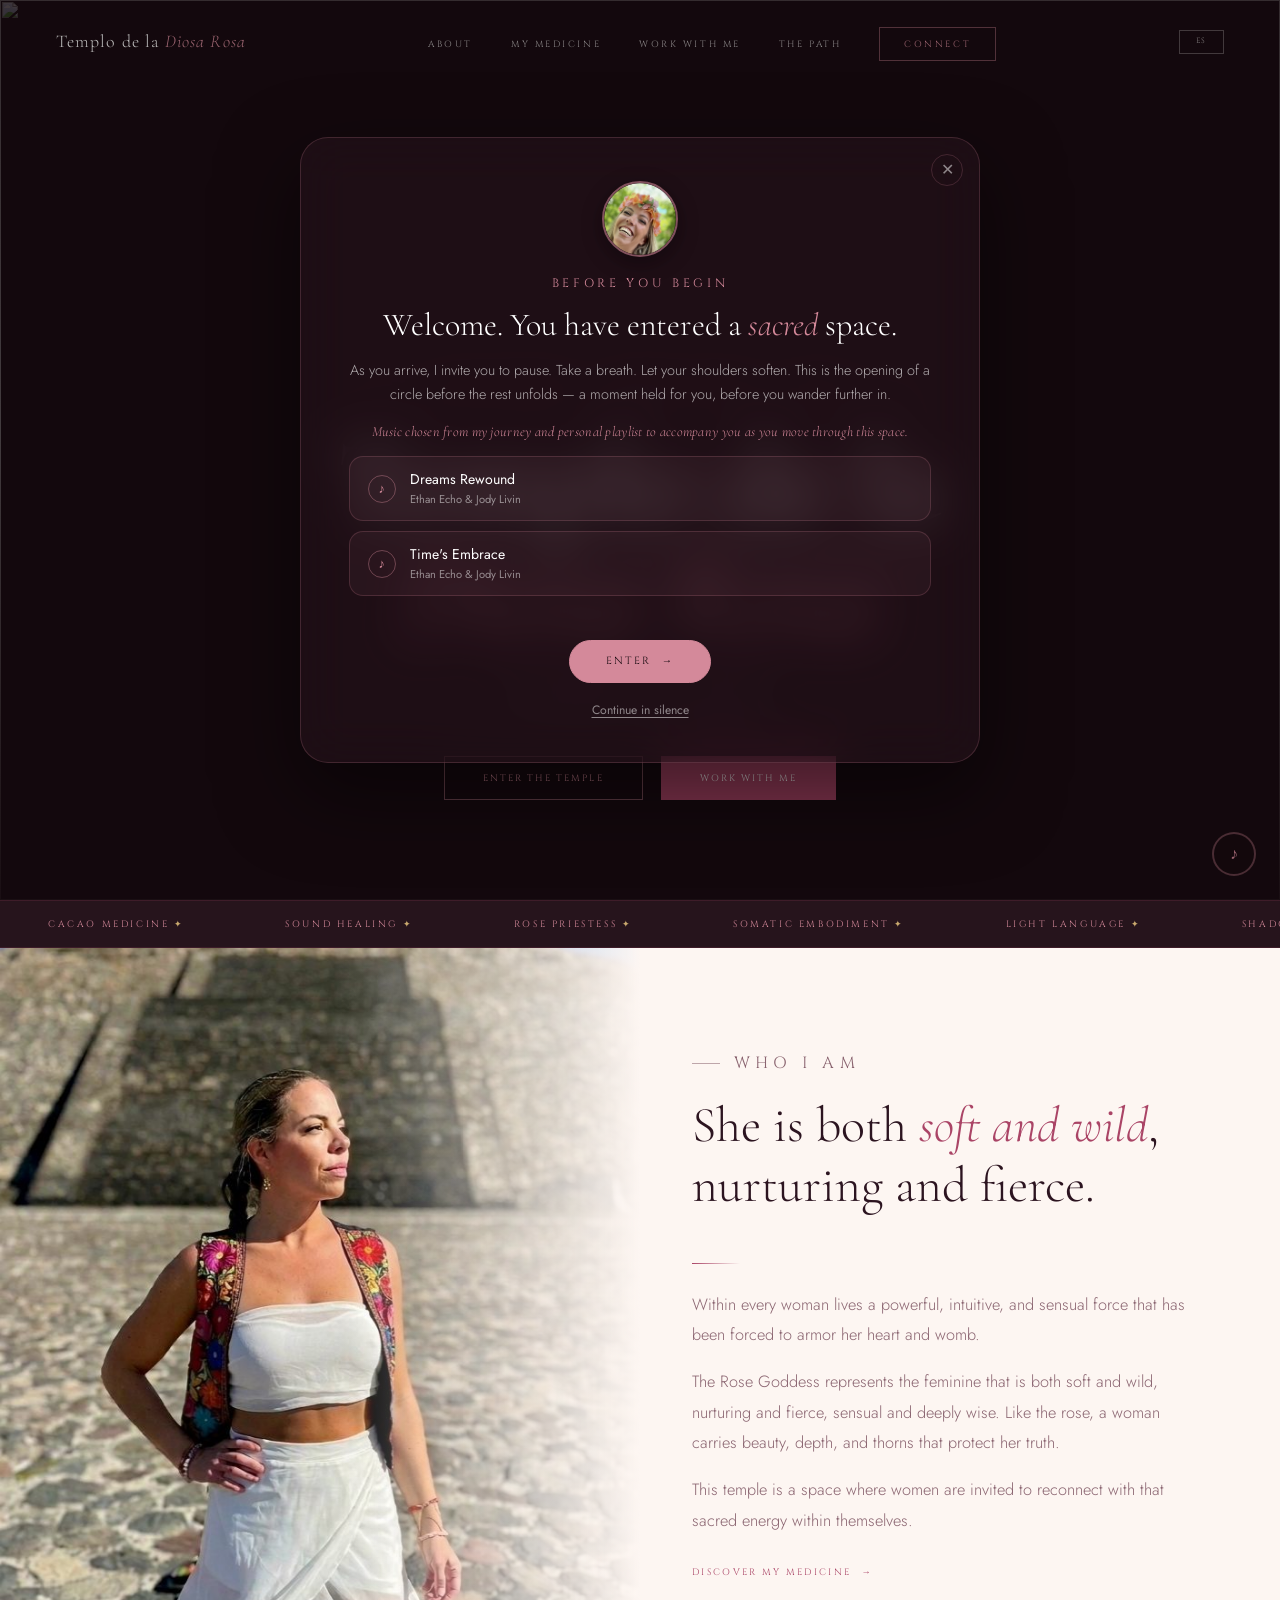
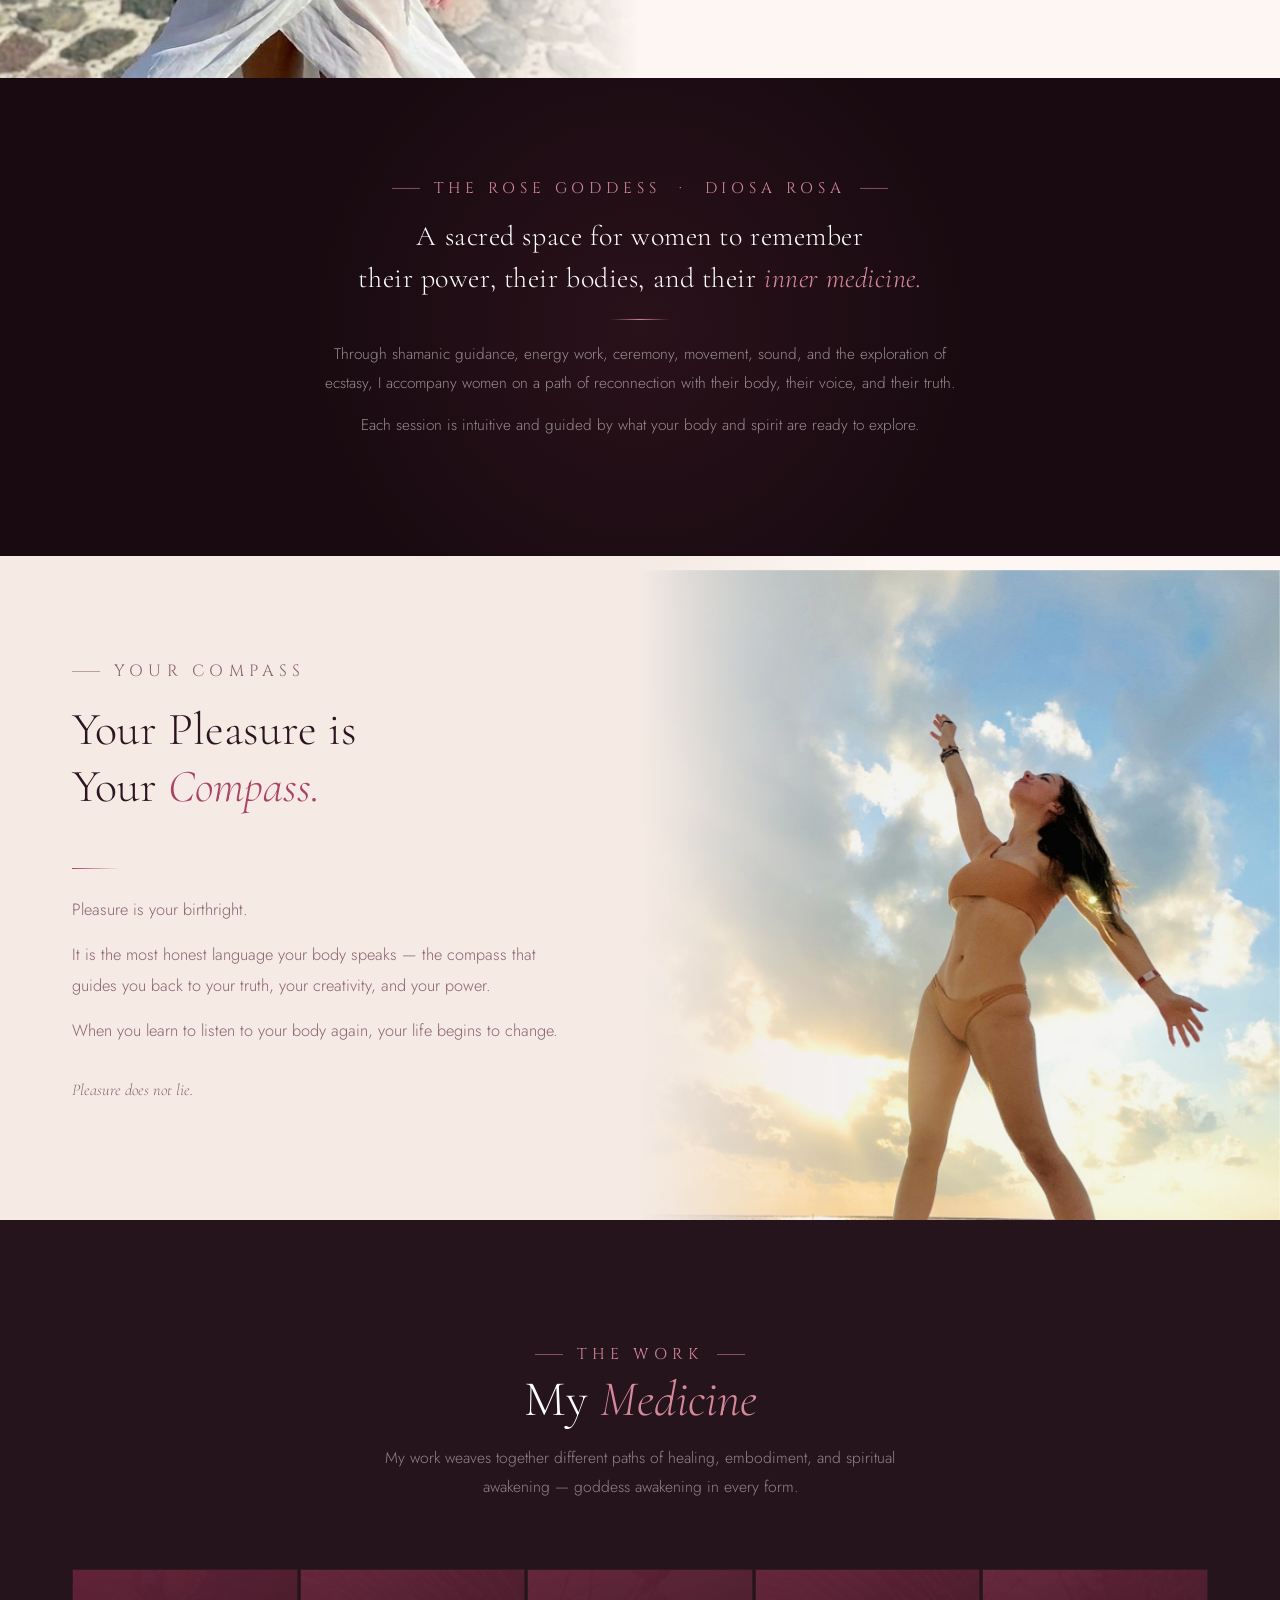
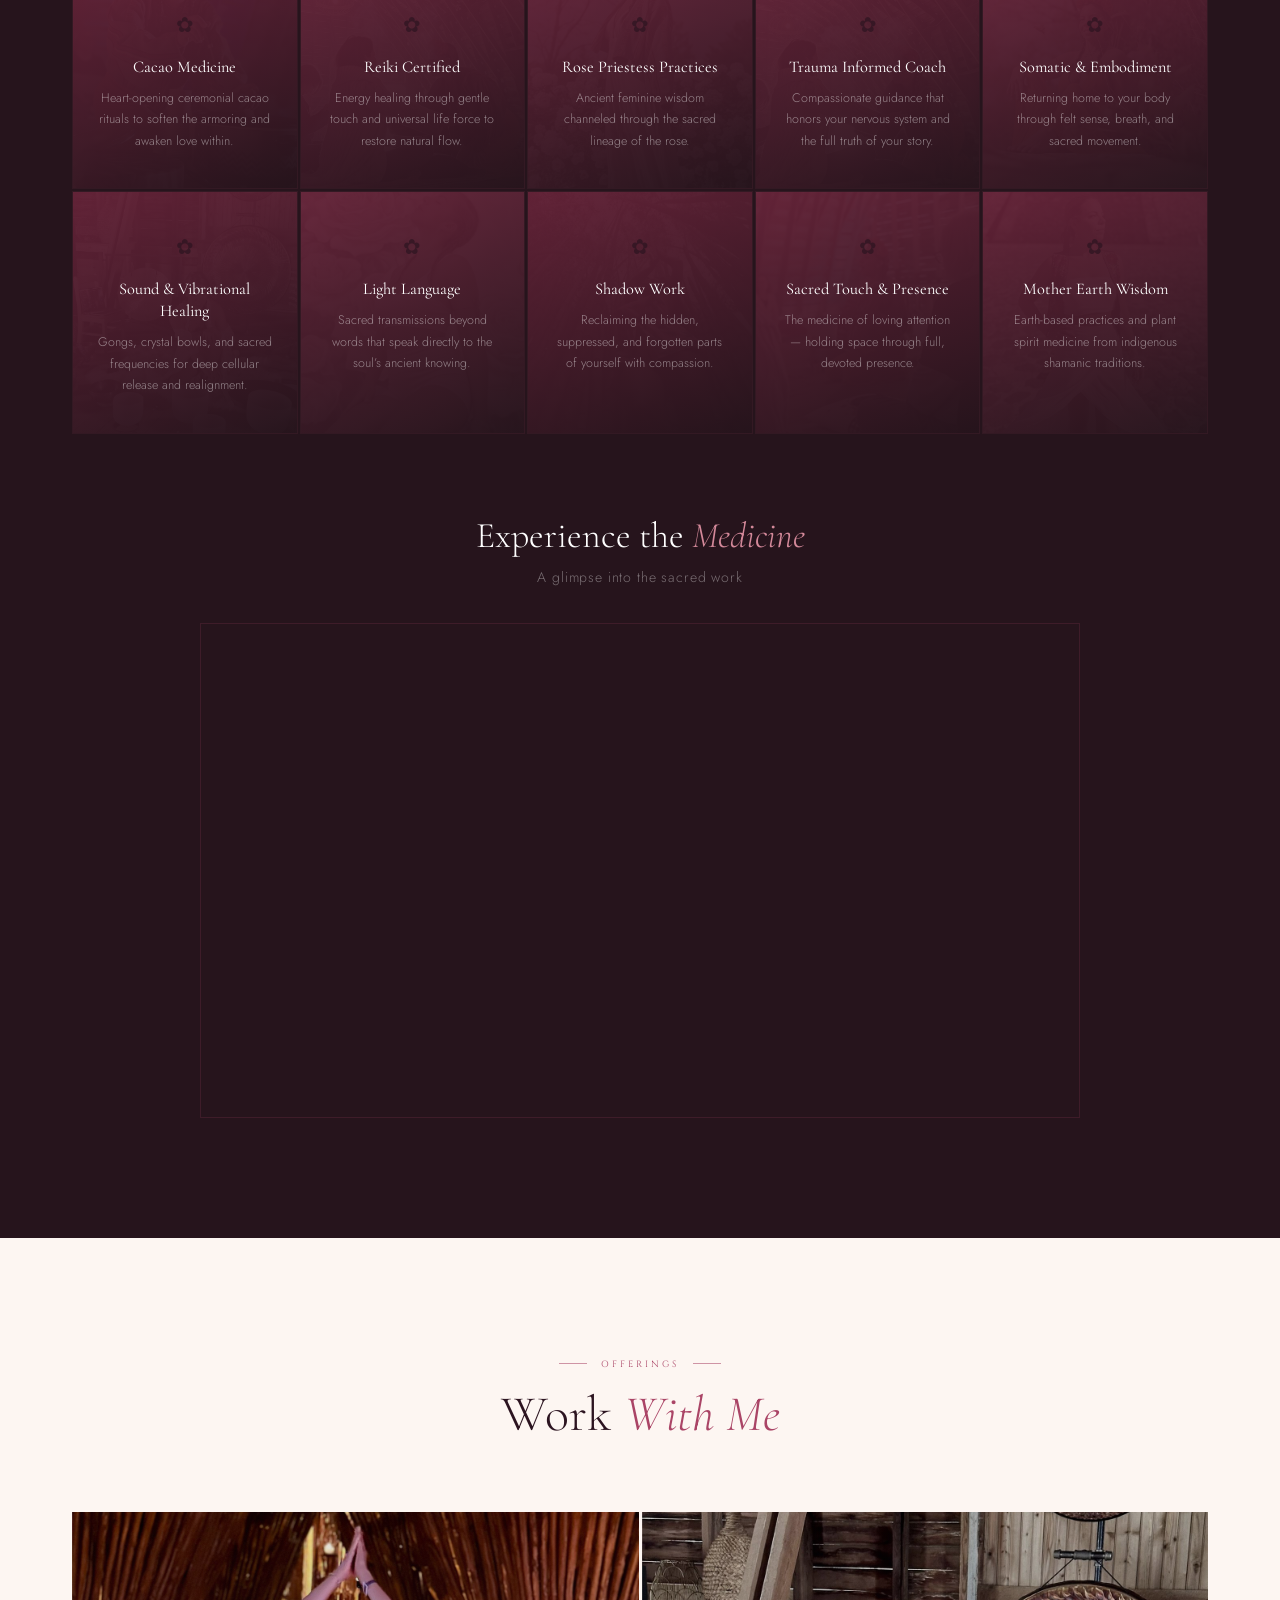
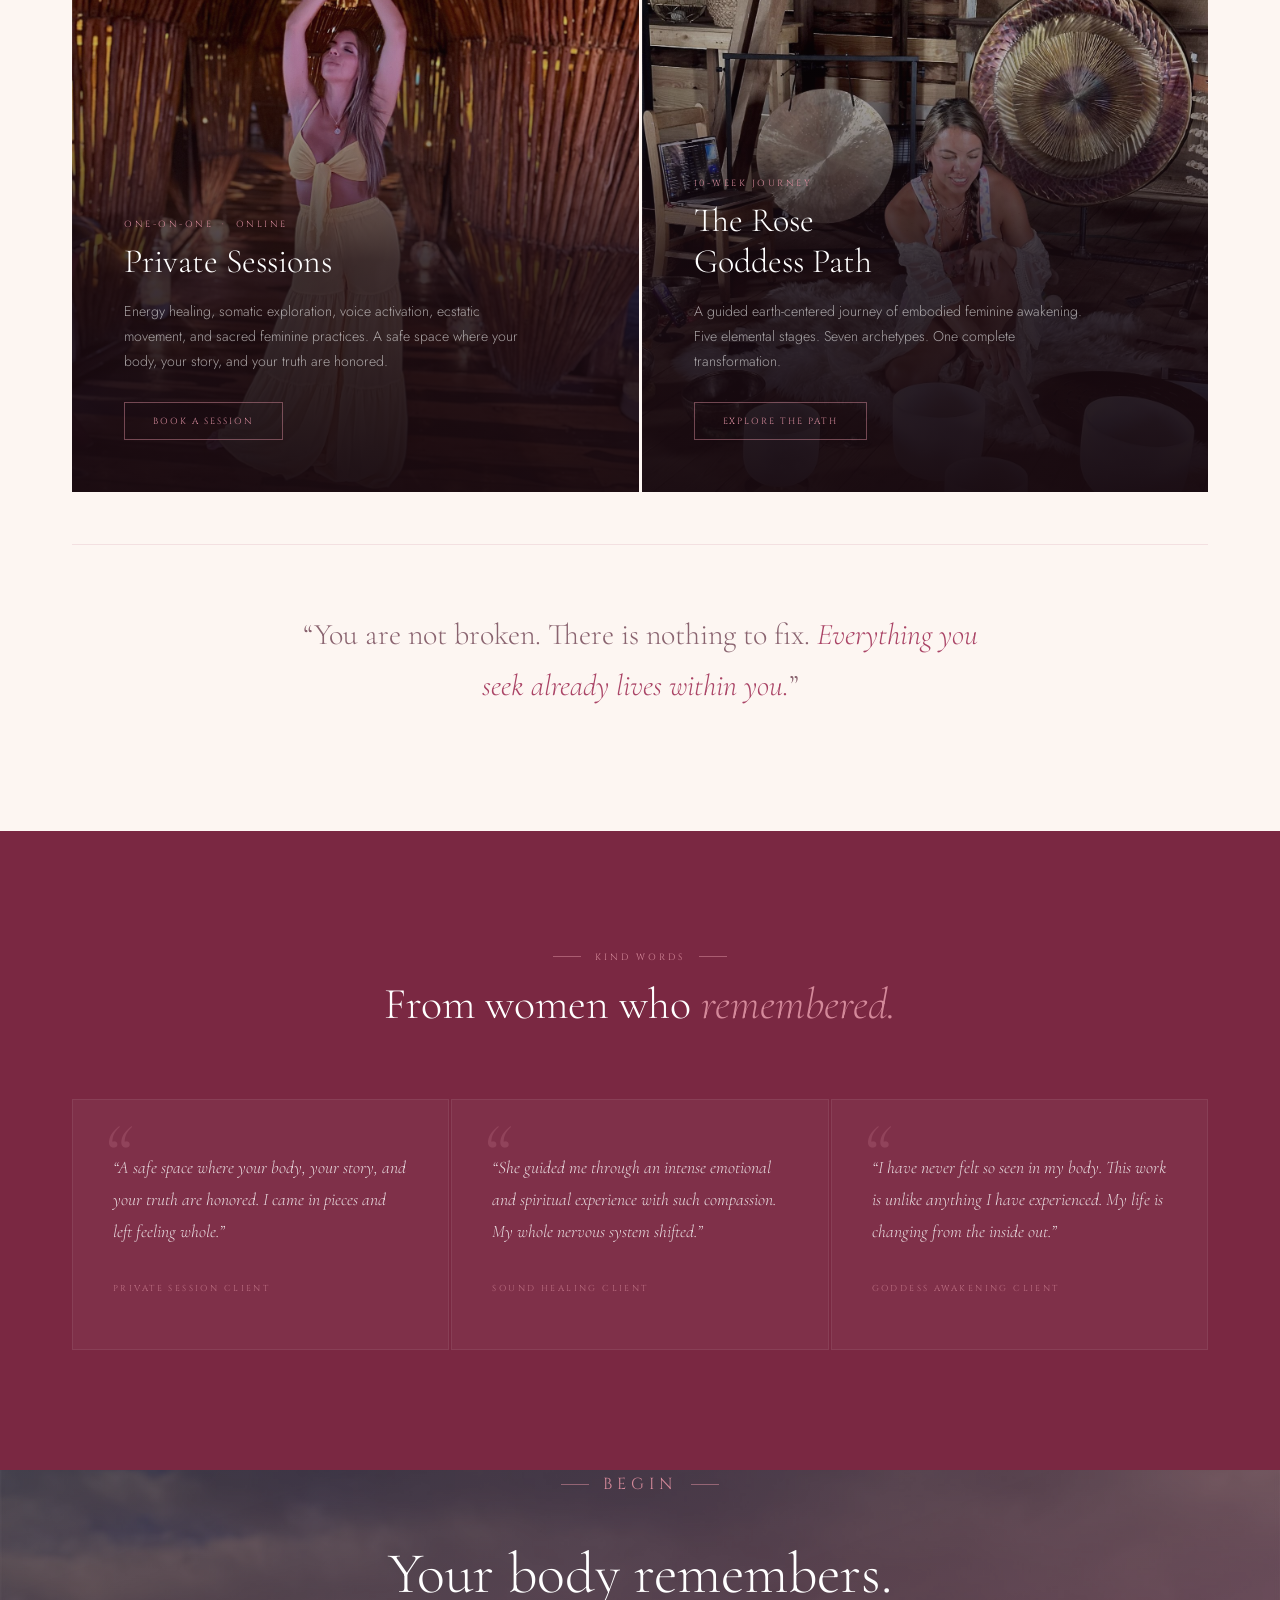
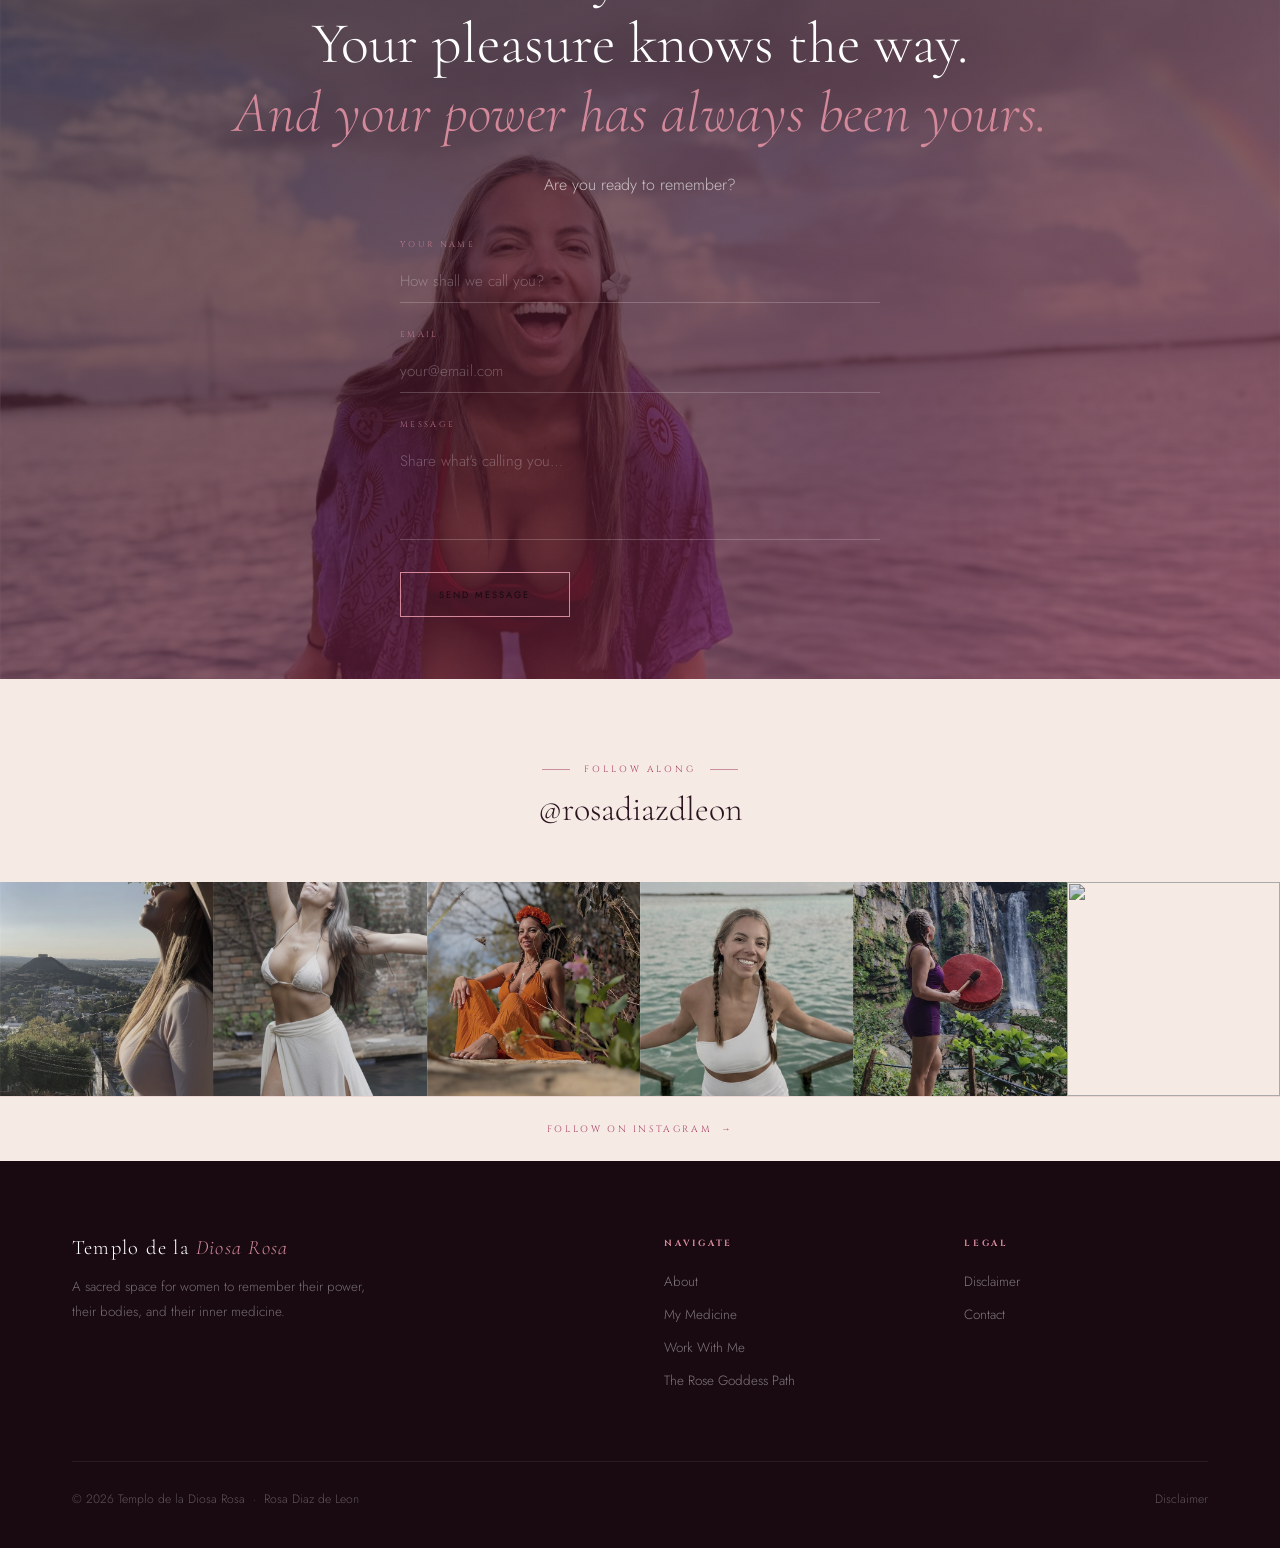
==== commit ea018508: "Portal lightbox: trigger on first scroll/touch/wheel instead of fixed timer, slow entrance easing fo" ====
--- a/index.html
+++ b/index.html
@@ -312,12 +312,12 @@
 #audio-toggle-label.show{opacity:1;}
 
 /* ── PORTAL WELCOME LIGHTBOX ── */
-#portal-welcome{position:fixed;inset:0;z-index:10050;display:flex;align-items:center;justify-content:center;padding:1.5rem;background:rgba(10,4,7,.28);opacity:0;pointer-events:none;transition:opacity .6s ease;}
+#portal-welcome{position:fixed;inset:0;z-index:10050;display:flex;align-items:center;justify-content:center;padding:1.5rem;background:rgba(10,4,7,.28);opacity:0;pointer-events:none;transition:opacity 1.6s ease;}
 #portal-welcome.show{opacity:1;pointer-events:auto;}
-.portal-card{position:relative;width:100%;max-width:680px;background:rgba(38,20,28,.55);border:1px solid rgba(212,137,154,.2);border-radius:28px;backdrop-filter:blur(24px) saturate(150%);-webkit-backdrop-filter:blur(24px) saturate(150%);box-shadow:0 30px 80px rgba(0,0,0,.5);padding:clamp(1.9rem,4.2vw,2.7rem) clamp(2rem,5vw,3rem);text-align:center;transform:translateY(18px) scale(.98);opacity:0;transition:transform .6s cubic-bezier(.16,1,.3,1),opacity .6s ease;}
+.portal-card{position:relative;width:100%;max-width:680px;background:rgba(38,20,28,.55);border:1px solid rgba(212,137,154,.2);border-radius:28px;backdrop-filter:blur(24px) saturate(150%);-webkit-backdrop-filter:blur(24px) saturate(150%);box-shadow:0 30px 80px rgba(0,0,0,.5);padding:clamp(1.9rem,4.2vw,2.7rem) clamp(2rem,5vw,3rem);text-align:center;transform:translateY(18px) scale(.98);opacity:0;transition:transform 1.8s cubic-bezier(.22,.61,.36,1),opacity 1.8s ease;}
 #portal-welcome.show .portal-card{transform:translateY(0) scale(1);opacity:1;}
 .portal-close{position:absolute;top:1rem;right:1rem;width:32px;height:32px;border-radius:50%;border:1px solid rgba(212,137,154,.2);background:transparent;color:rgba(255,255,255,.5);font-size:1rem;line-height:1;cursor:pointer;display:flex;align-items:center;justify-content:center;transition:border-color .25s,color .25s;}
-.portal-avatar{position:absolute;top:1rem;left:1rem;width:56px;height:56px;border-radius:50%;object-fit:cover;border:2px solid rgba(212,137,154,.55);box-shadow:0 6px 20px rgba(0,0,0,.35);}
+.portal-avatar{display:block;margin:0 auto 1.1rem;width:76px;height:76px;border-radius:50%;object-fit:cover;border:2px solid rgba(212,137,154,.55);box-shadow:0 6px 20px rgba(0,0,0,.35);}
 .portal-close:hover{border-color:var(--rose-pale);color:var(--rose-pale);}
 .portal-eyebrow{font-family:'Cinzel',serif;font-size:.76rem;letter-spacing:.3em;text-transform:uppercase;color:var(--rose-pale);}
 .portal-headline{font-family:'Cormorant Garamond',serif;font-weight:300;font-size:clamp(1.5rem,3.4vw,2rem);line-height:1.22;color:#fff;margin:.8rem 0 .9rem;}
@@ -857,6 +857,7 @@
   ];
   var trackIndex=0;
   var labelTimer=null;
+  var STATE_KEY='rosa_audio_state';
 
   function updateLabel(){
     if(!label)return;
@@ -869,9 +870,25 @@
     label.classList.add('show');
     labelTimer=setTimeout(function(){label.classList.remove('show');},3000);
   }
+  function saveState(){
+    try{
+      sessionStorage.setItem(STATE_KEY,JSON.stringify({
+        trackIndex:trackIndex,
+        currentTime:audio.currentTime||0,
+        playing:!audio.paused
+      }));
+    }catch(e){}
+  }
+  function readState(){
+    try{
+      var raw=sessionStorage.getItem(STATE_KEY);
+      return raw?JSON.parse(raw):null;
+    }catch(e){return null;}
+  }
   function loadTrack(i){
     trackIndex=(i+TRACKS.length)%TRACKS.length;
     audio.src=TRACKS[trackIndex].src;
+    audio.load();
     updateLabel();
   }
 
@@ -881,17 +898,35 @@
     btn.title='Pause background music';
     updateLabel();
     flashLabel();
+    saveState();
   });
   audio.addEventListener('pause',function(){
     btn.classList.remove('playing');
     btn.title='Play background music';
+    saveState();
   });
   audio.addEventListener('ended',function(){
     loadTrack(trackIndex+1);
     audio.play();
   });
-
-  loadTrack(0);
+  audio.addEventListener('timeupdate',function(){
+    if(Math.floor(audio.currentTime)%2===0)saveState();
+  });
+  window.addEventListener('pagehide',saveState);
+
+  var resumed=readState();
+  if(resumed&&TRACKS[resumed.trackIndex]){
+    loadTrack(resumed.trackIndex);
+    audio.addEventListener('loadedmetadata',function once(){
+      audio.currentTime=resumed.currentTime||0;
+      audio.removeEventListener('loadedmetadata',once);
+      if(resumed.playing){
+        audio.play().catch(function(){});
+      }
+    });
+  }else{
+    loadTrack(0);
+  }
 
   btn.addEventListener('click',function(){
     if(audio.paused){audio.play();}else{audio.pause();}
@@ -926,12 +961,23 @@
   }
   window.rosaOpenPortal=open;
 
-  try{
-    if(!sessionStorage.getItem(KEY)){
-      setTimeout(open,4500);
+  var alreadySeen=false;
+  try{alreadySeen=!!sessionStorage.getItem(KEY);}catch(e){}
+
+  if(!alreadySeen){
+    var triggered=false;
+    var triggerEvents=['scroll','touchstart','wheel'];
+    function onFirstMove(){
+      if(triggered)return;
+      triggered=true;
+      triggerEvents.forEach(function(evt){
+        window.removeEventListener(evt,onFirstMove);
+      });
+      open();
     }
-  }catch(e){
-    setTimeout(open,4500);
+    triggerEvents.forEach(function(evt){
+      window.addEventListener(evt,onFirstMove,{passive:true});
+    });
   }
 
   closeBtn.addEventListener('click',close);
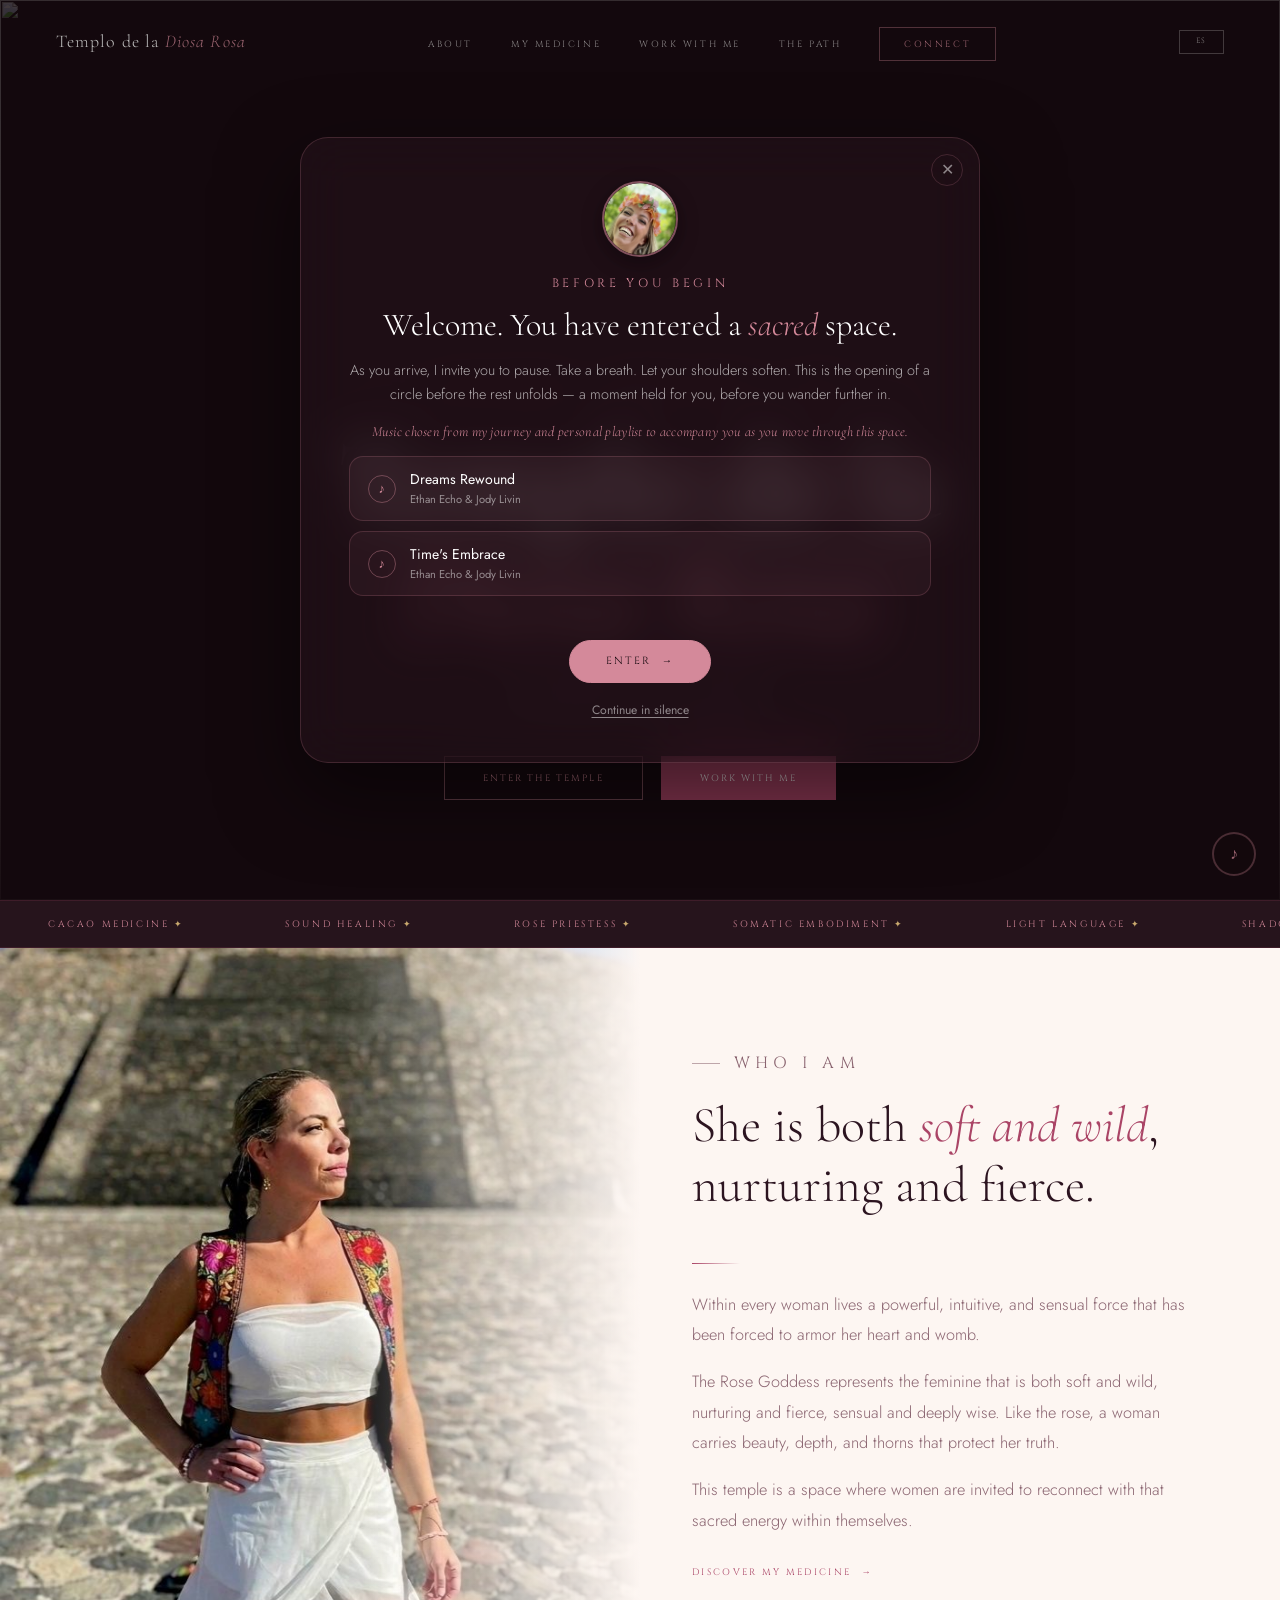
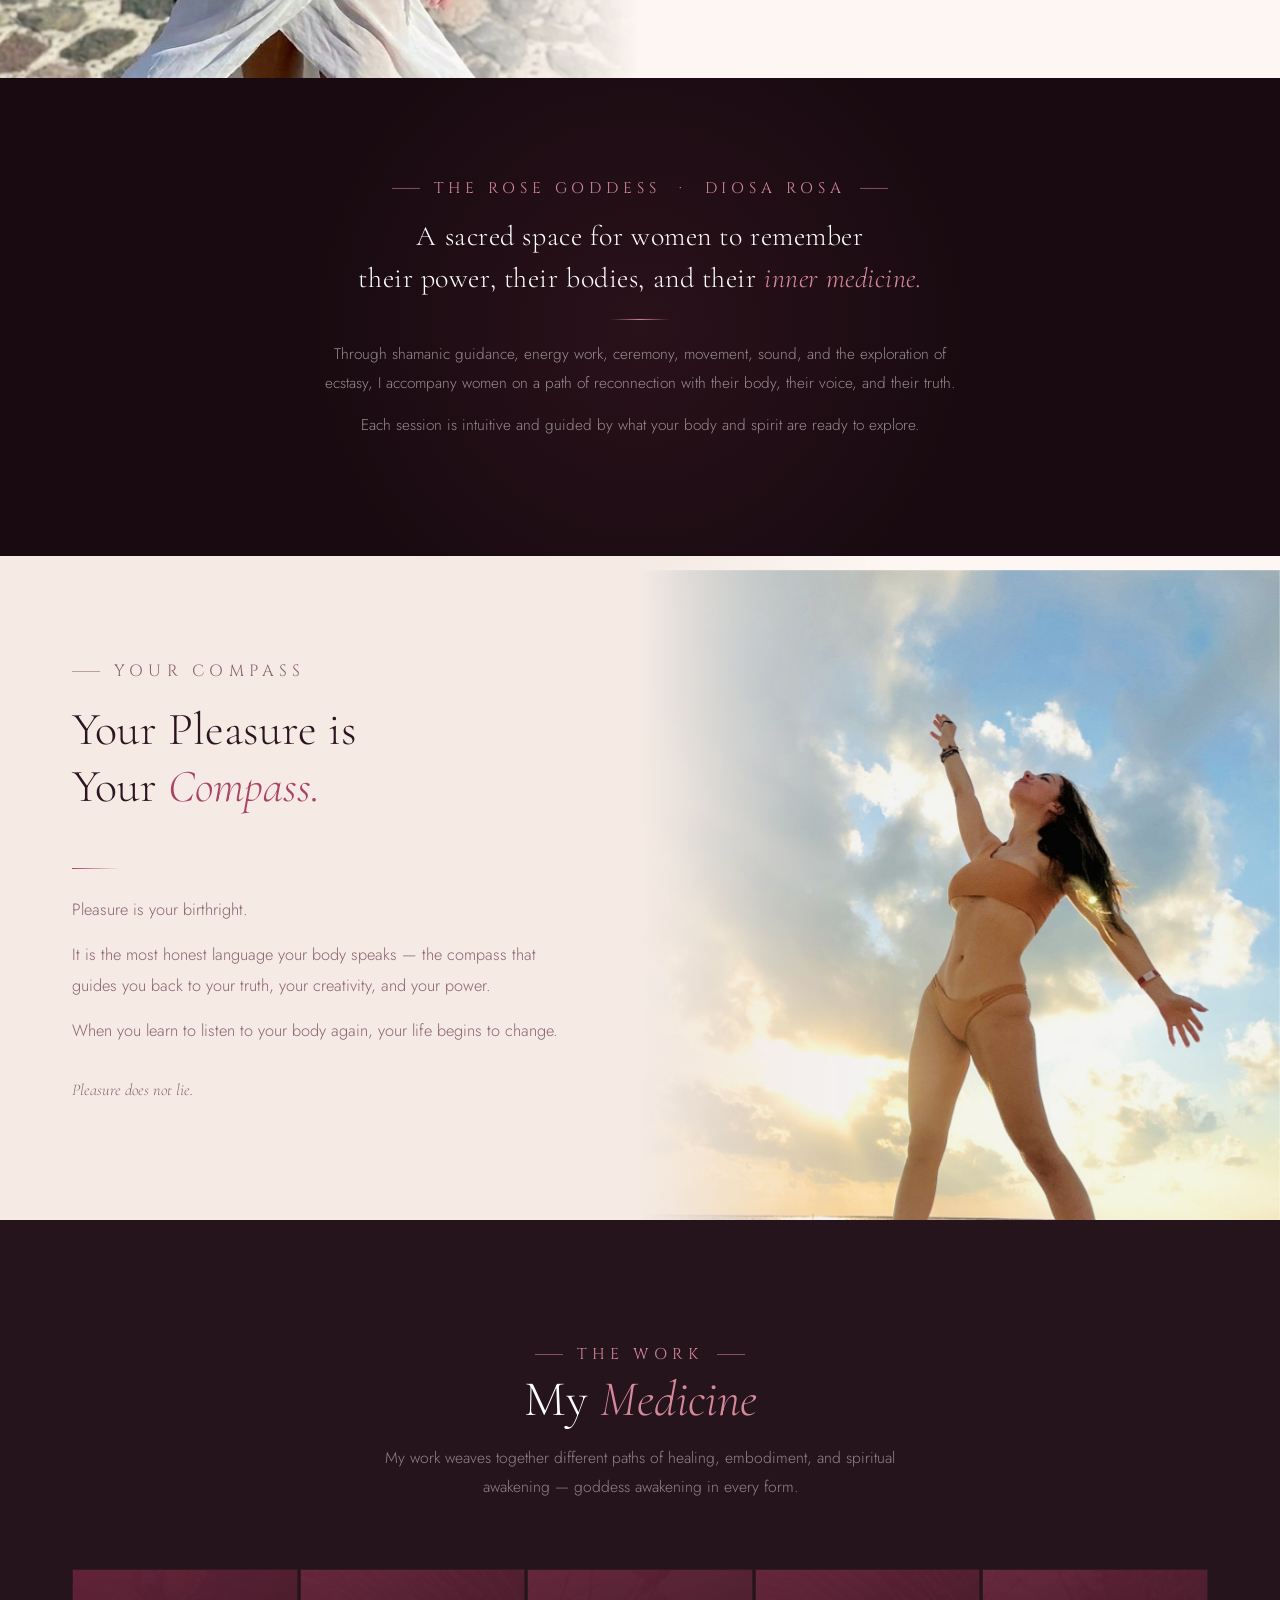
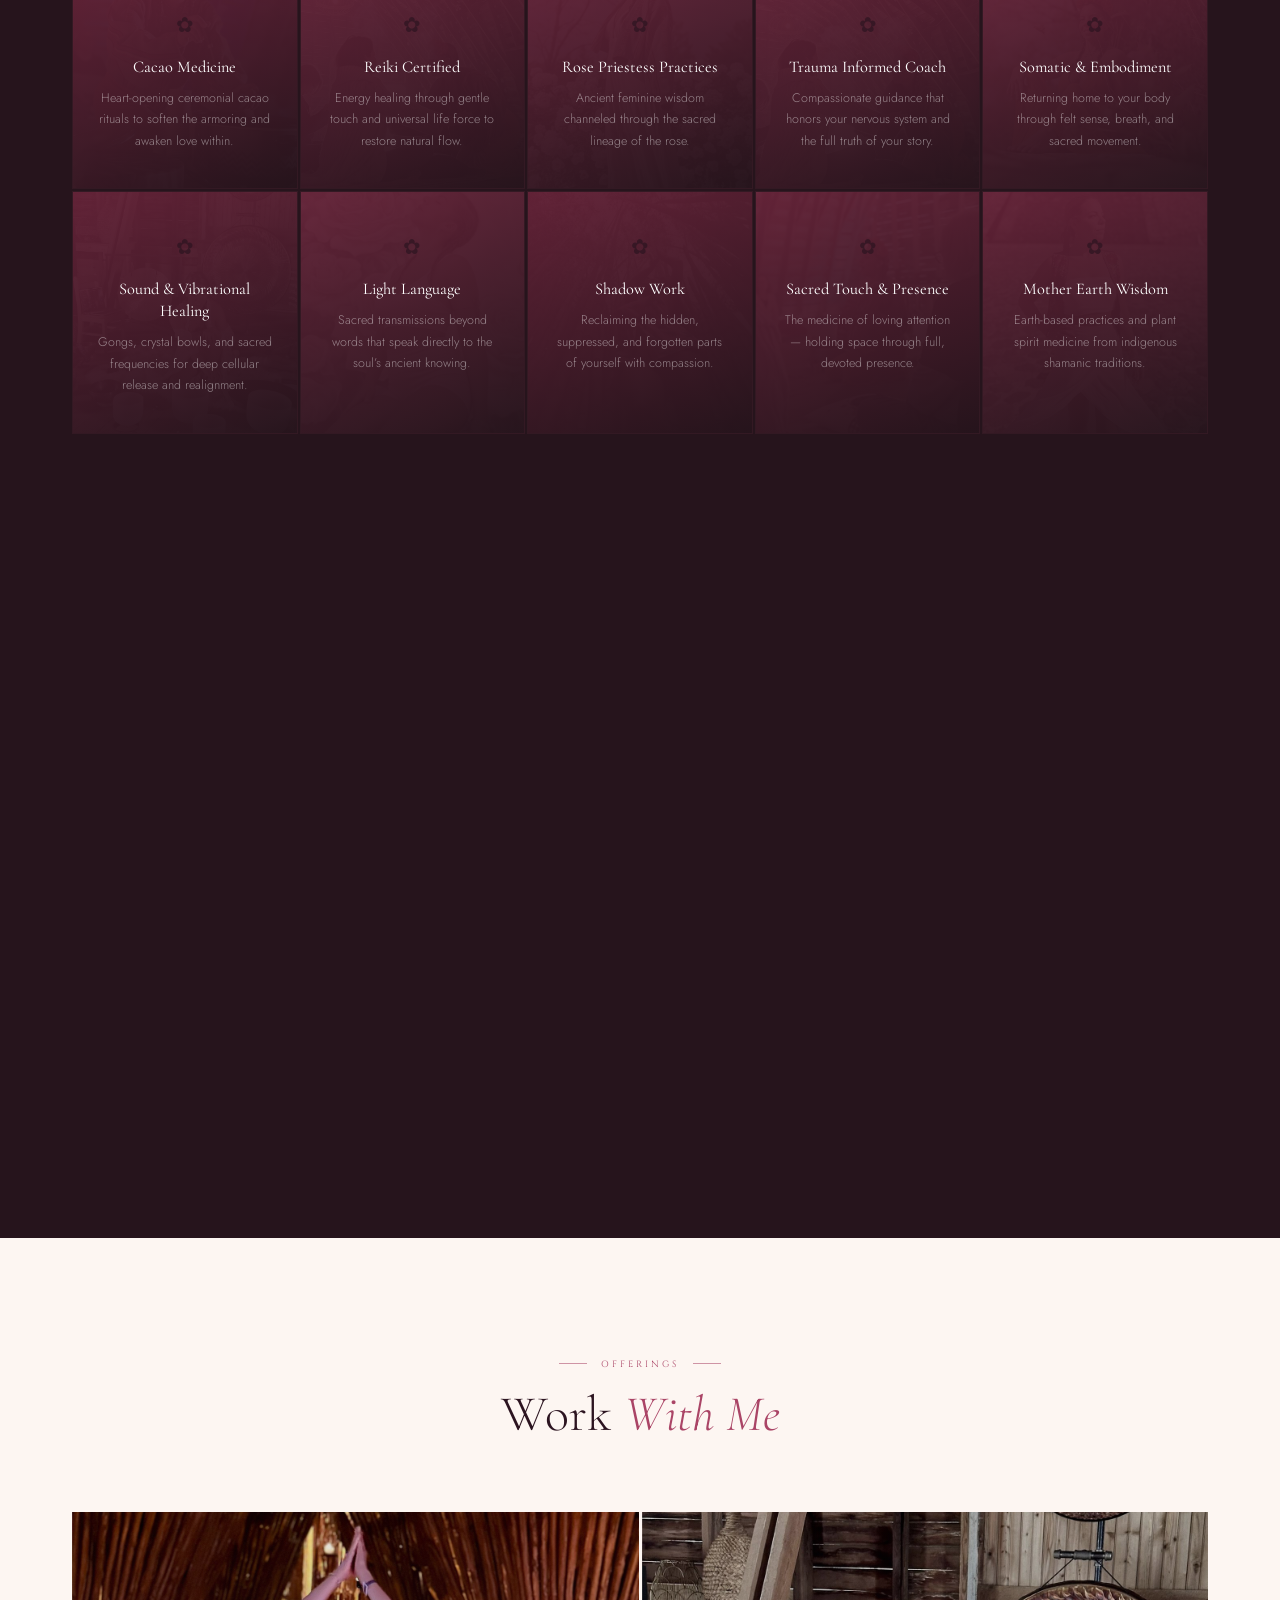
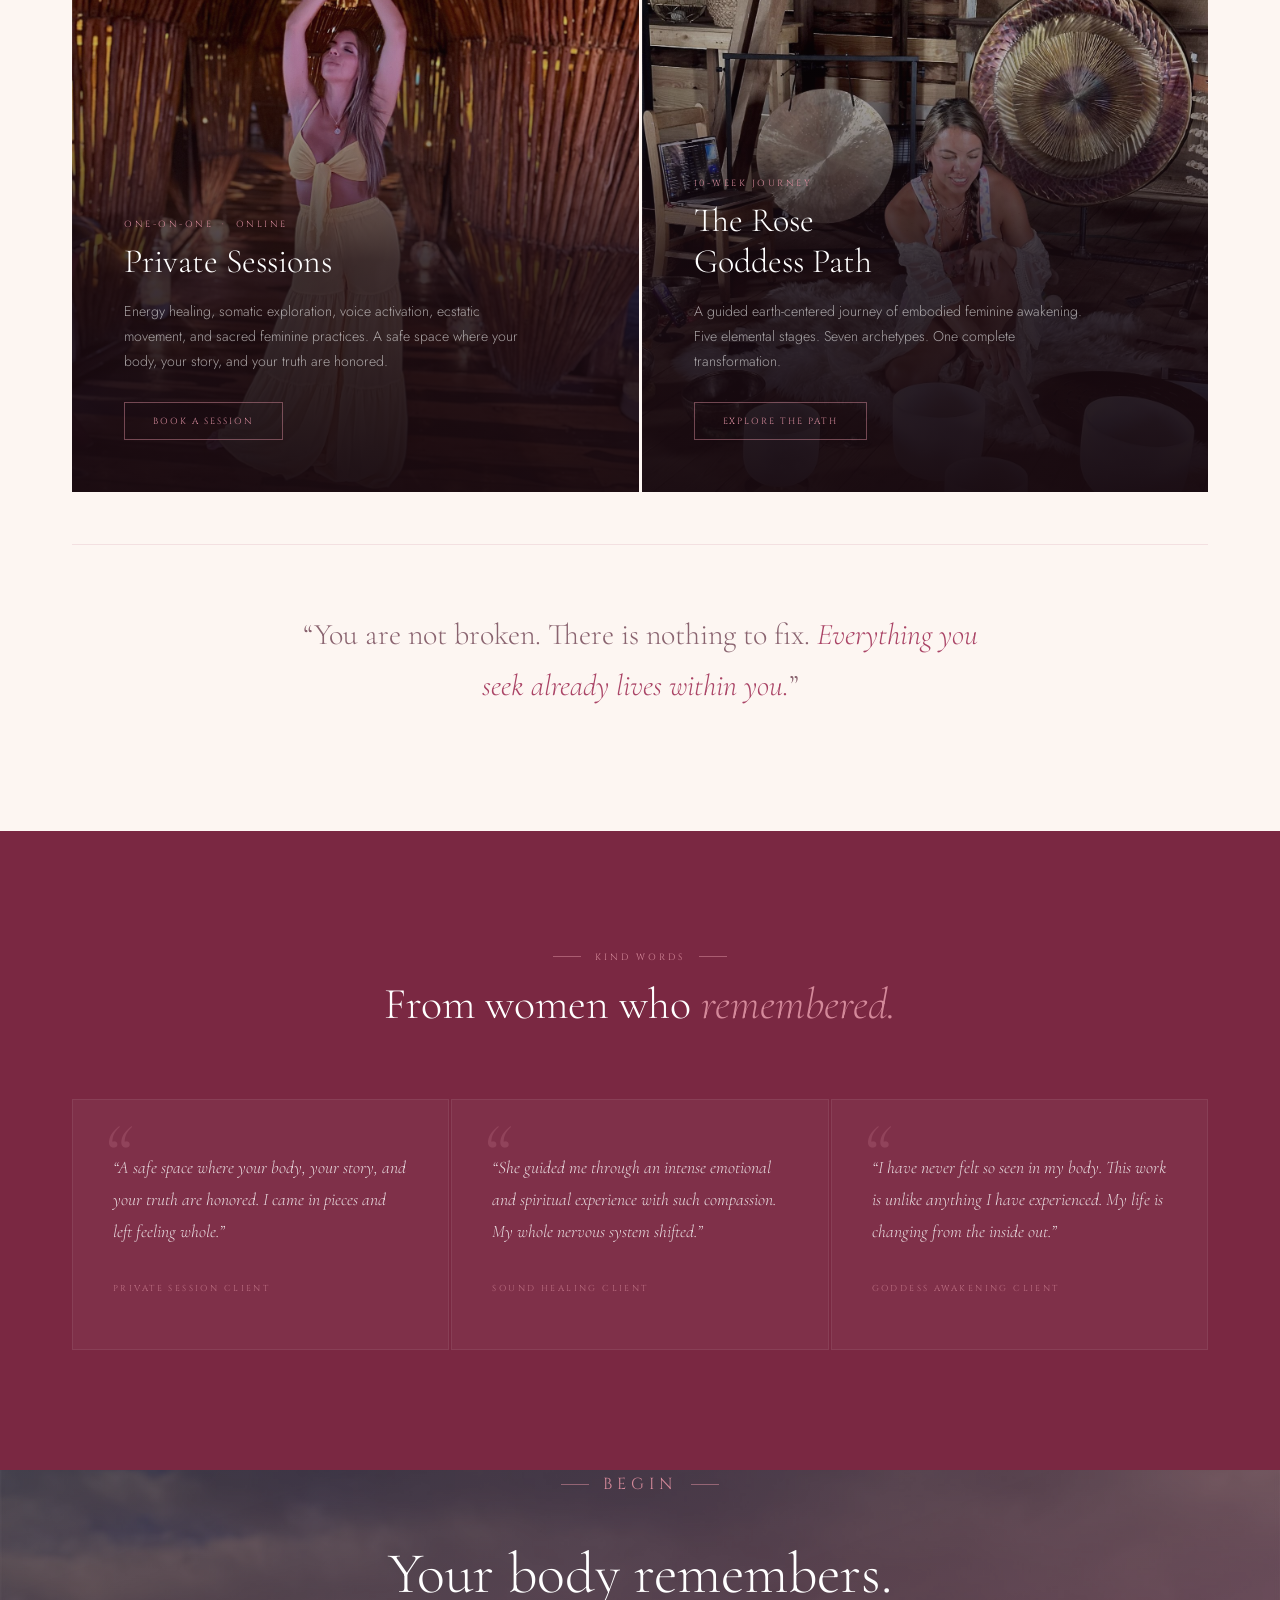
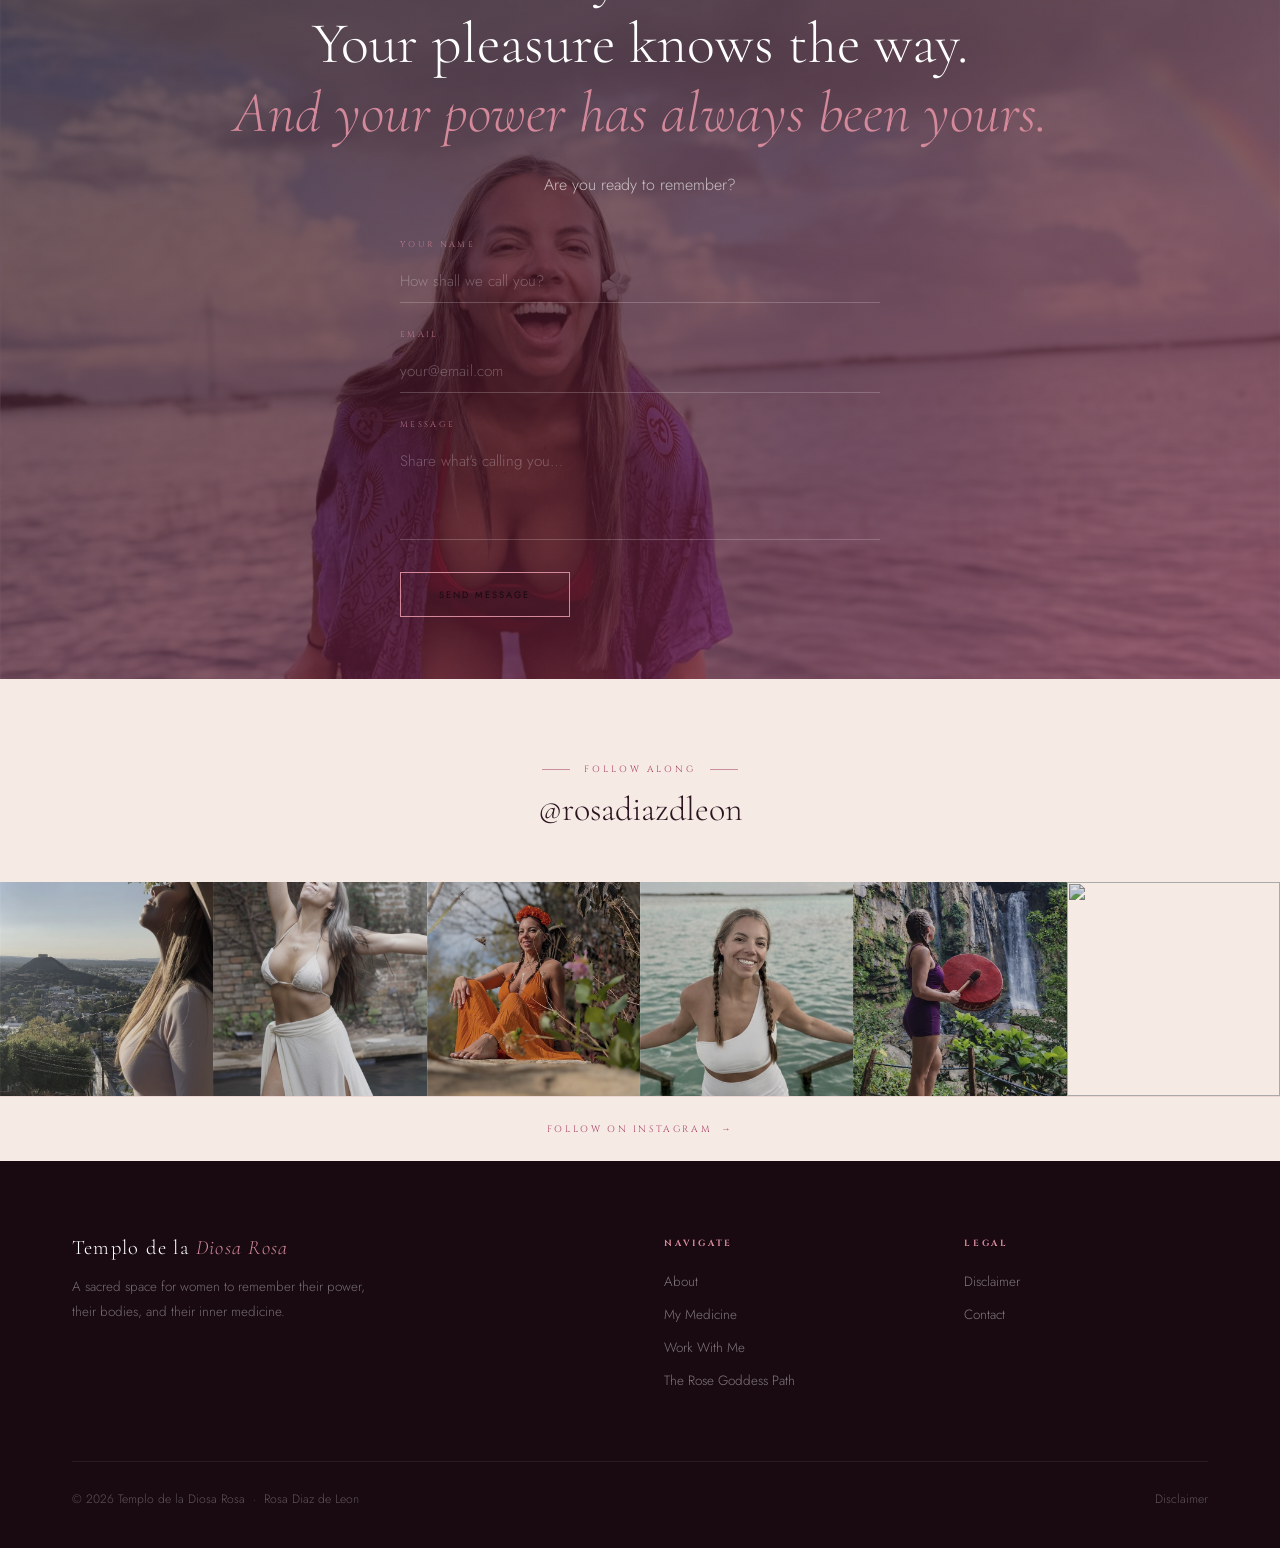
==== commit 1ed8db76: "Lower background music volume by 30% (0.7) across all pages" ====
--- a/index.html
+++ b/index.html
@@ -850,6 +850,7 @@
   var audio=document.getElementById('bgAudio');
   var label=document.getElementById('audio-toggle-label');
   if(!btn||!audio)return;
+  audio.volume=0.7;
 
   var TRACKS=[
     {src:'/audio/dreams-rewound.mp3',title:'Dreams Rewound',artist:'Ethan Echo & Jody Livin'},
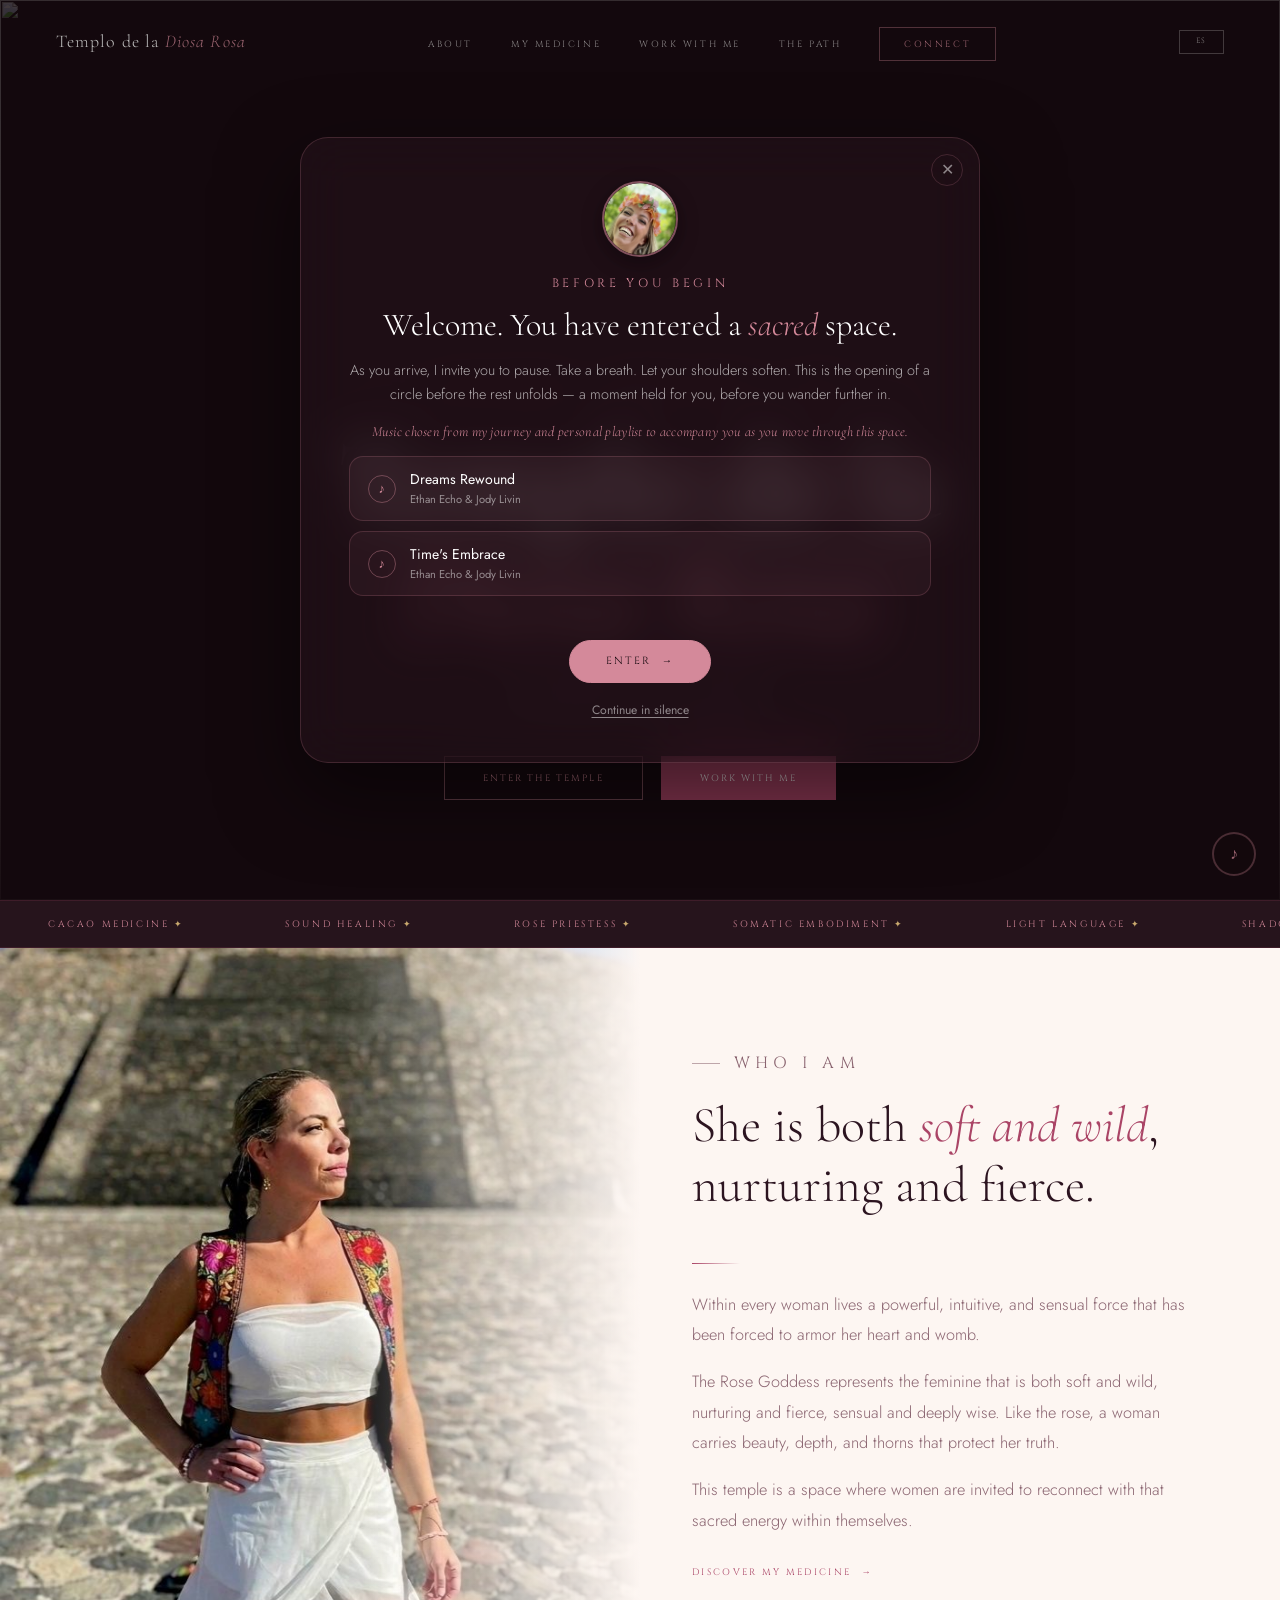
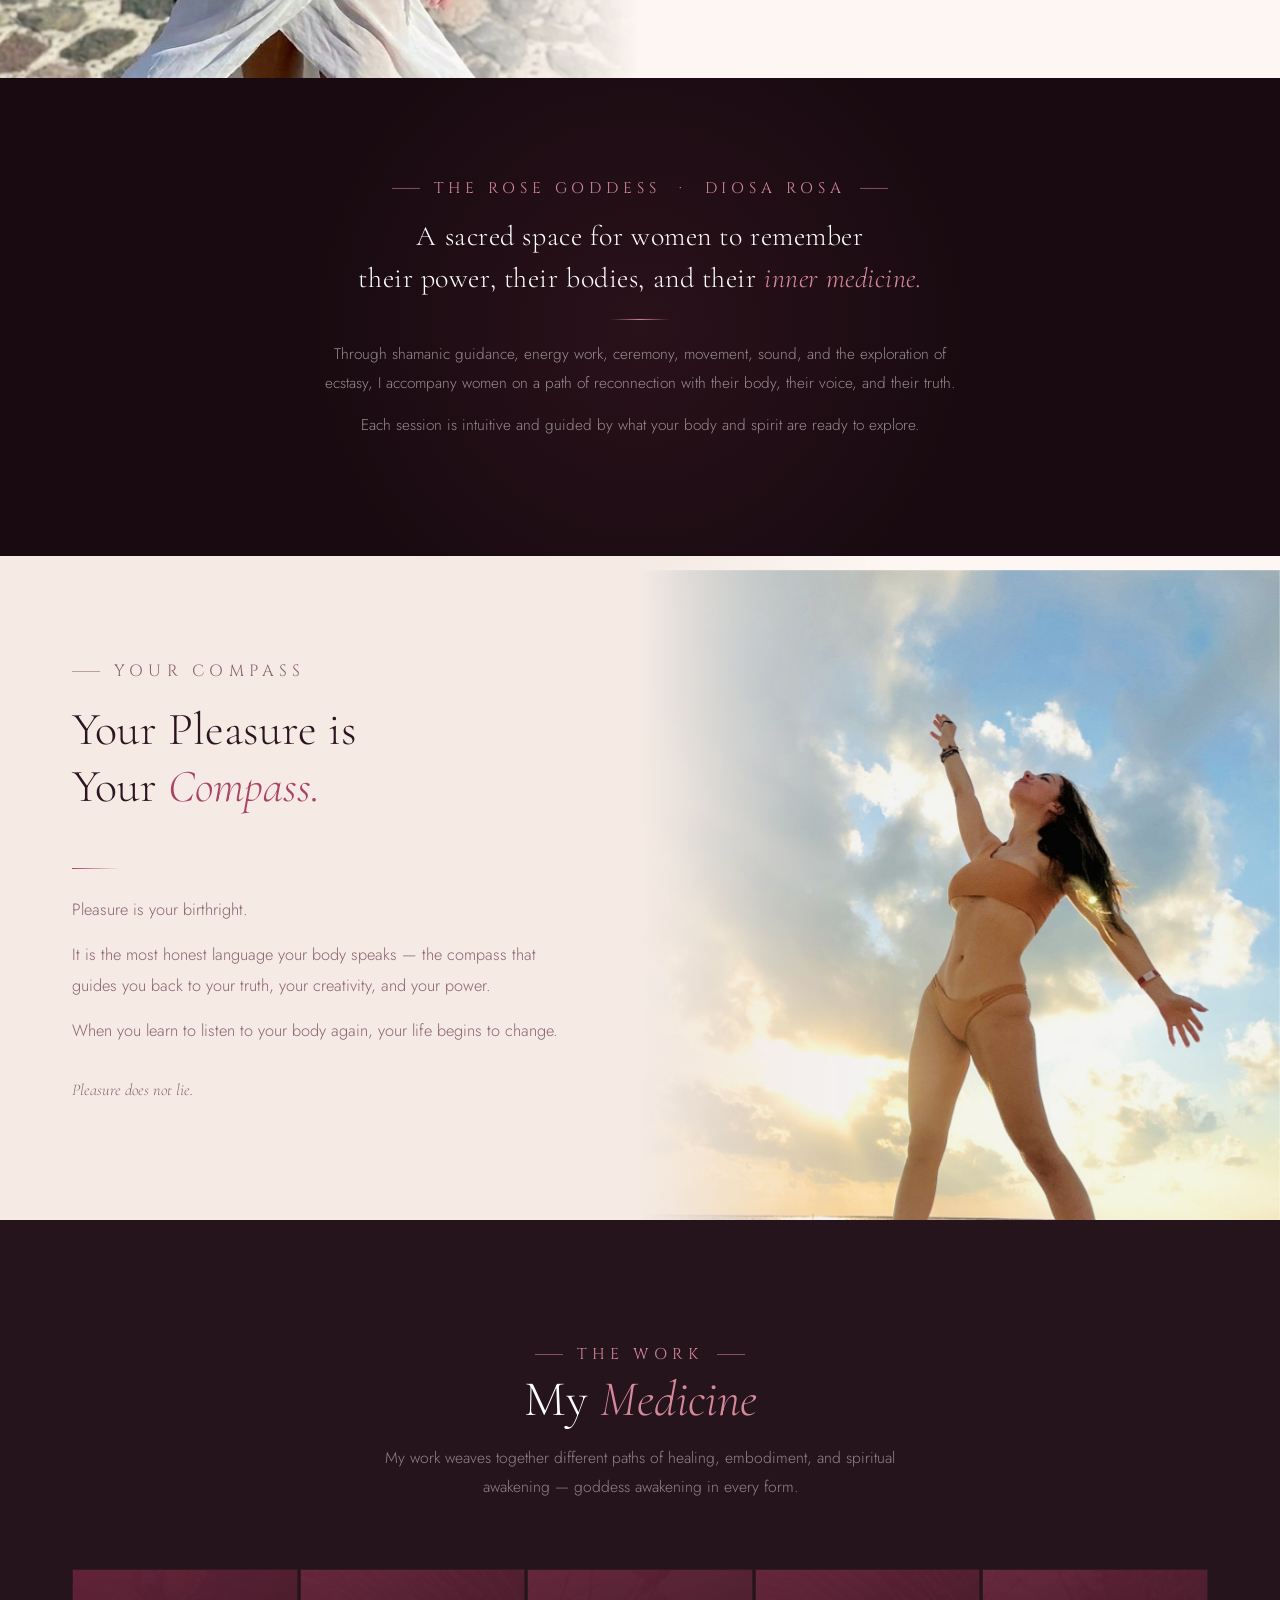
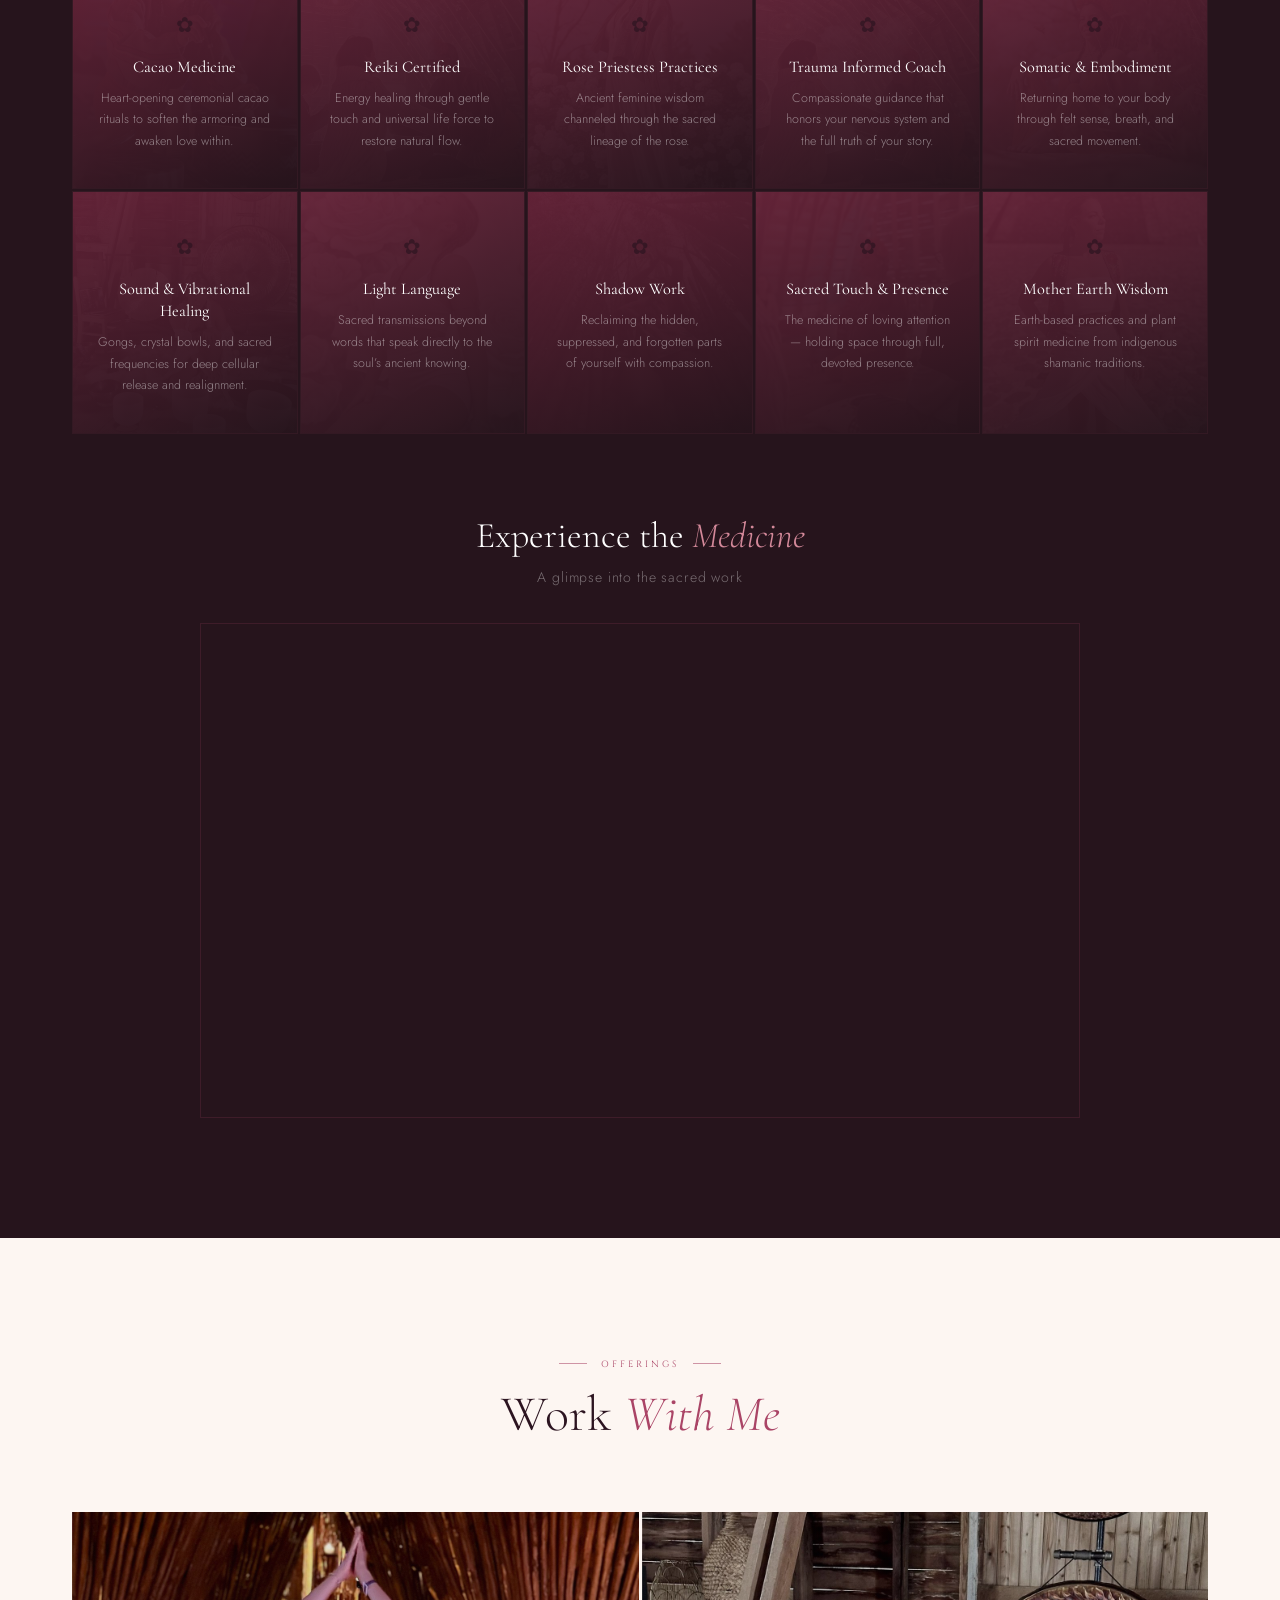
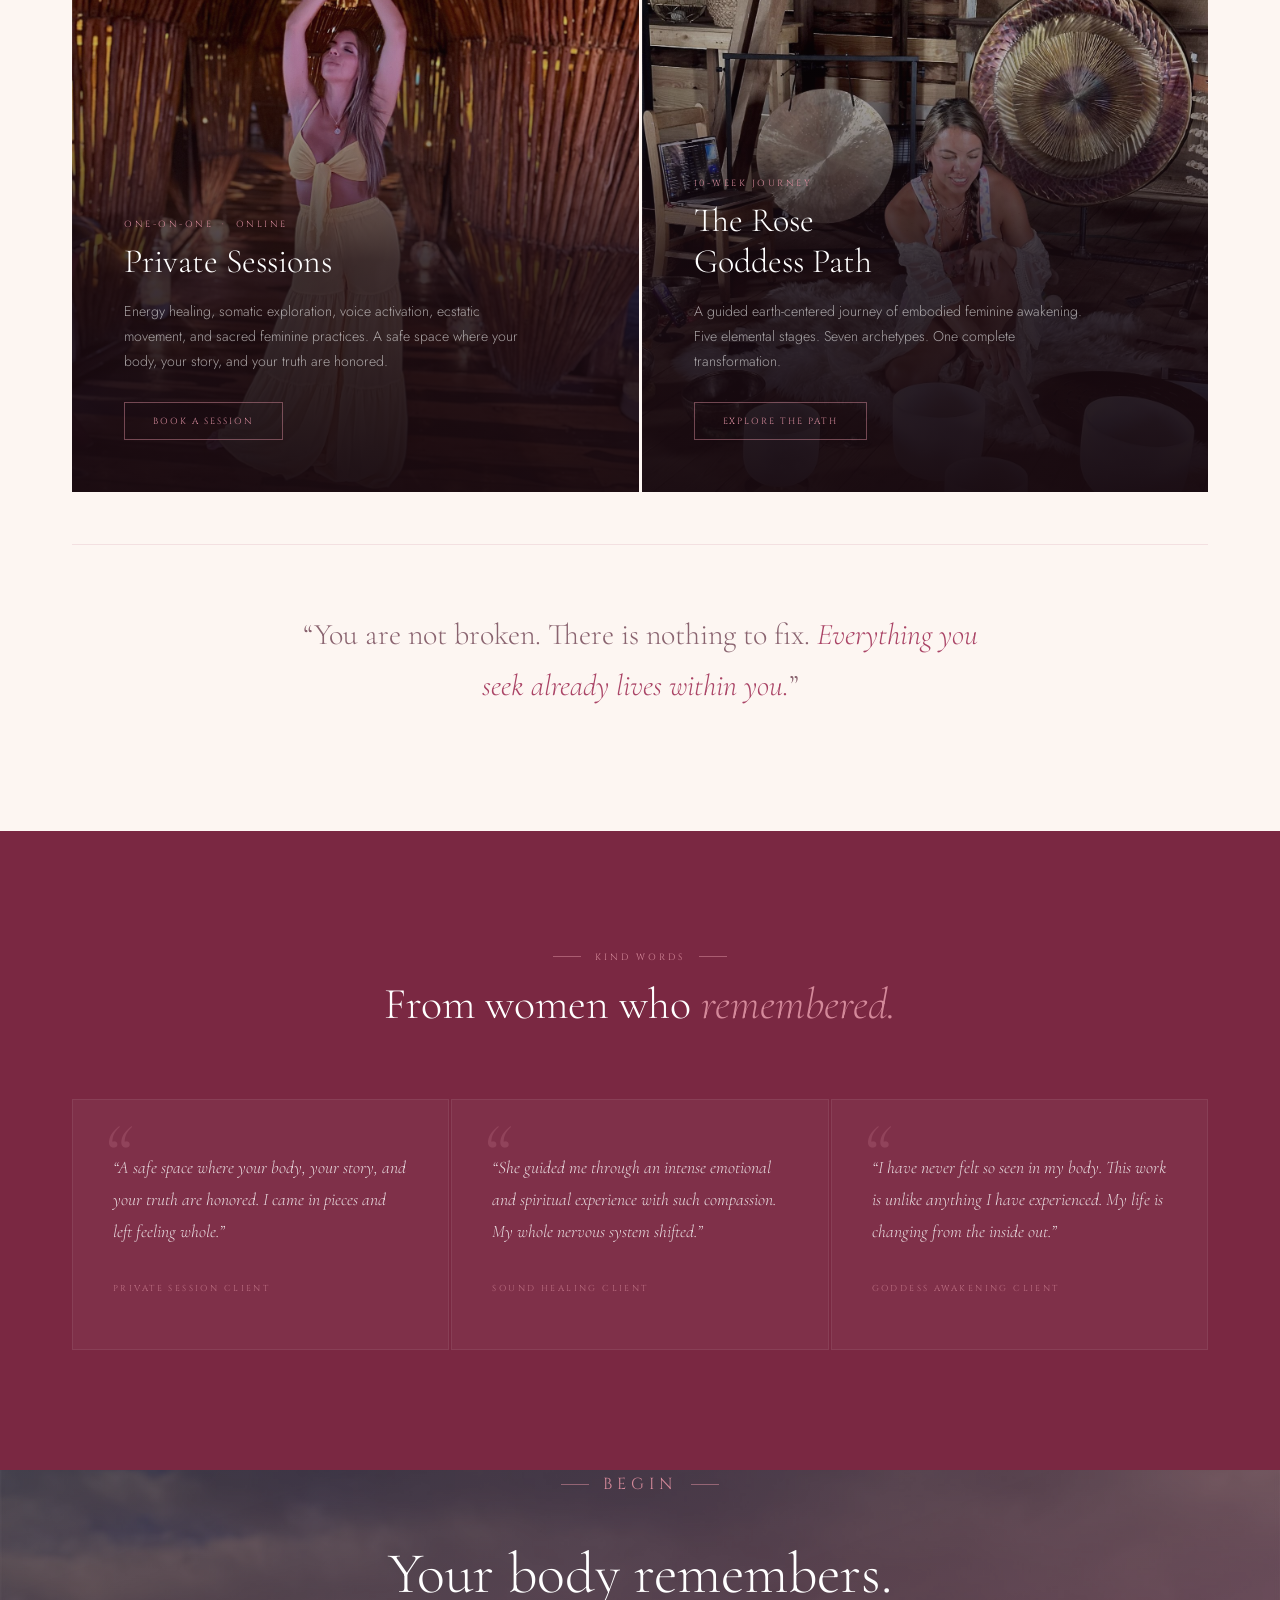
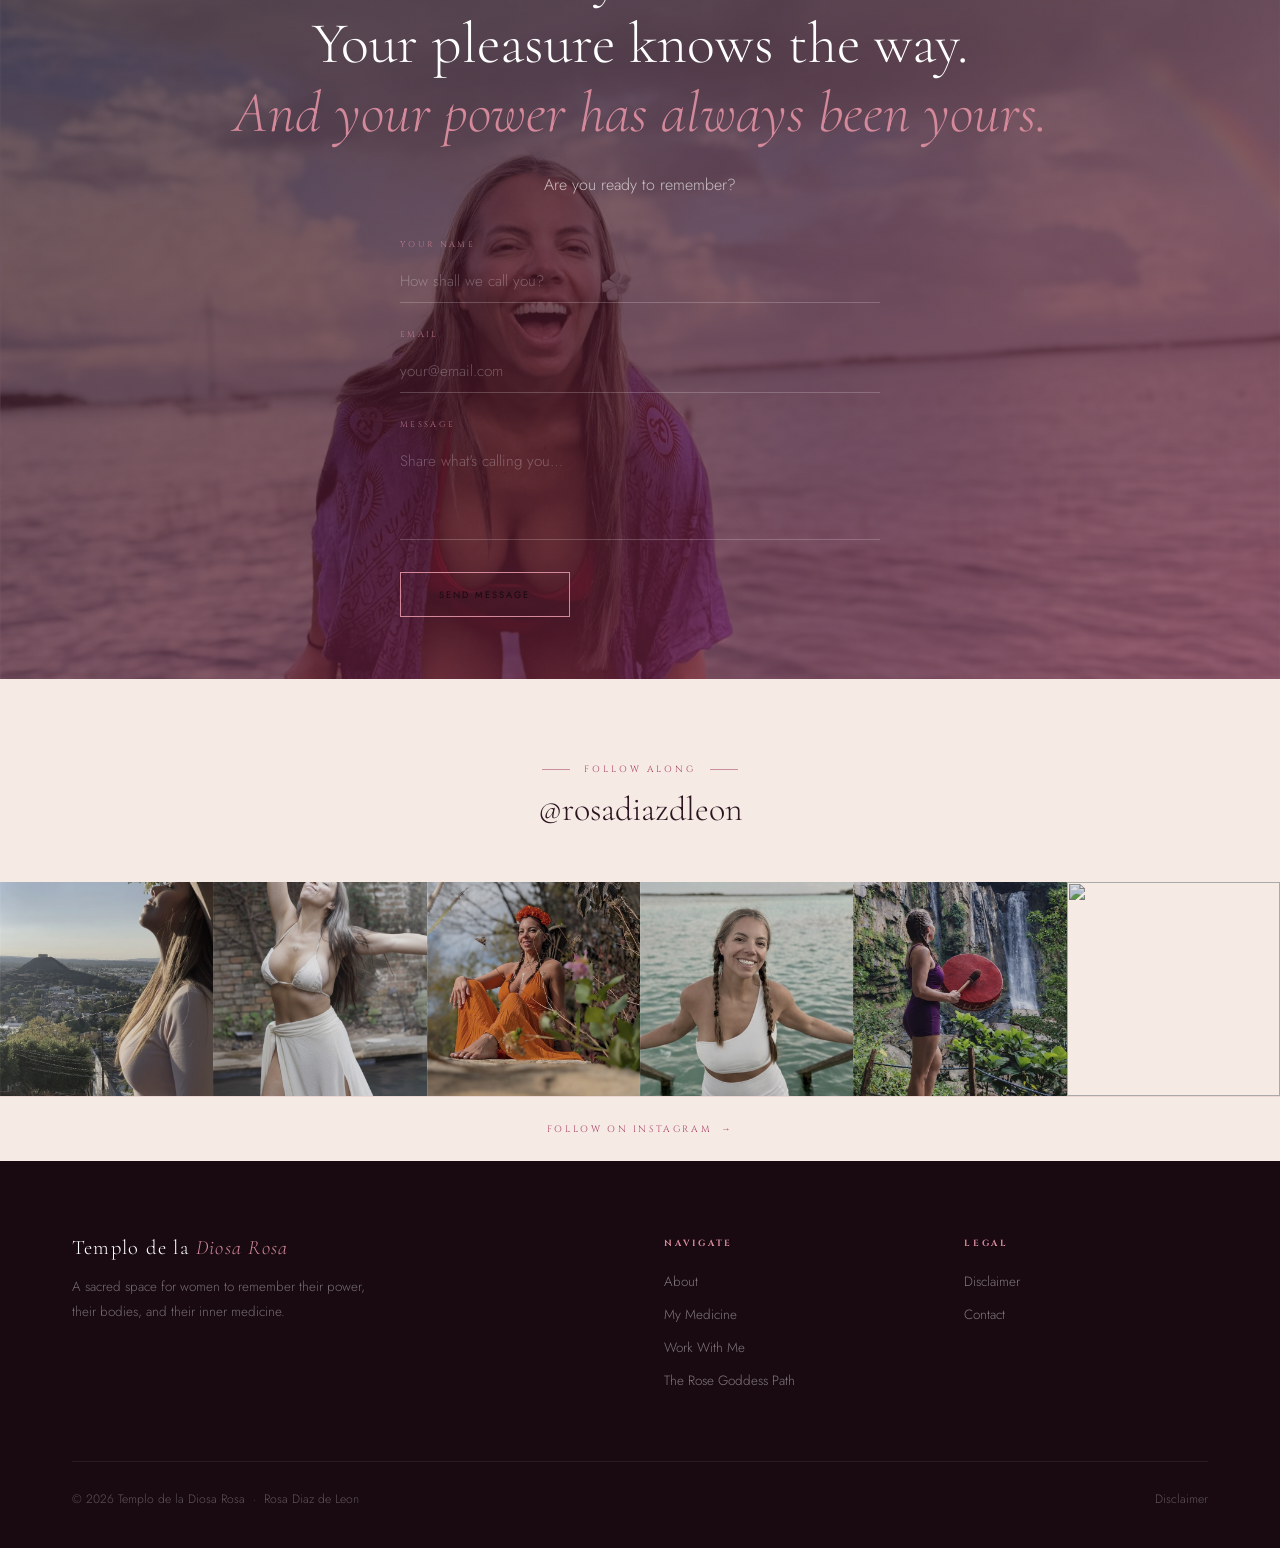
==== commit bacfafc6: "Add honeypot + timestamp bot guard to contact form Endpoint had no anti-spam protection at all; bots" ====
--- a/index.html
+++ b/index.html
@@ -526,6 +526,10 @@
     <h2 data-i18n="cta.h2">Your body remembers.<br>Your pleasure knows the way.<br><em>And your power has always been yours.</em></h2>
     <p data-i18n="cta.p">Are you ready to remember?</p>
     <form class="contact-form" id="contactForm" novalidate>
+      <div style="position:absolute;left:-9999px;width:1px;height:1px;overflow:hidden;" aria-hidden="true">
+        <label for="cf-hp">Leave this field empty</label>
+        <input type="text" id="cf-hp" name="_hp" tabindex="-1" autocomplete="off">
+      </div>
       <div class="form-field">
         <label for="cf-name" data-i18n="form.name.label">Your Name</label>
         <input type="text" id="cf-name" name="name" placeholder="How shall we call you?" data-i18n-ph="form.name.ph" required>
@@ -826,17 +830,19 @@
   var btn=document.getElementById('contactBtn');
   var status=document.getElementById('formStatus');
   if(!form)return;
+  var pageLoadedAt=Date.now();
   form.addEventListener('submit',async function(e){
     e.preventDefault();
     var name=form.querySelector('[name=name]').value.trim();
     var email=form.querySelector('[name=email]').value.trim();
     var message=form.querySelector('[name=message]').value.trim();
+    var hp=form.querySelector('[name=_hp]').value;
     var t=i18n[currentLang];
     if(!name||!email||!message){status.textContent=currentLang==='en'?'Please fill in all fields.':'Por favor completa todos los campos.';status.className='form-status err';return;}
     btn.textContent=currentLang==='en'?'Sending…':'Enviando…';btn.disabled=true;
     status.textContent='';status.className='form-status';
     try{
-      var res=await fetch('/api/contact',{method:'POST',headers:{'Content-Type':'application/json'},body:JSON.stringify({name:name,email:email,message:message})});
+      var res=await fetch('/api/contact',{method:'POST',headers:{'Content-Type':'application/json'},body:JSON.stringify({name:name,email:email,message:message,_hp:hp,loadedAt:pageLoadedAt})});
       if(res.ok){form.reset();btn.textContent=currentLang==='en'?'Message Sent ✦':'Mensaje Enviado ✦';status.textContent=t['form.success'];status.className='form-status ok';}
       else{throw new Error();}
     }catch(err){btn.textContent=t['form.btn'];btn.disabled=false;status.textContent=t['form.error'];status.className='form-status err';}
